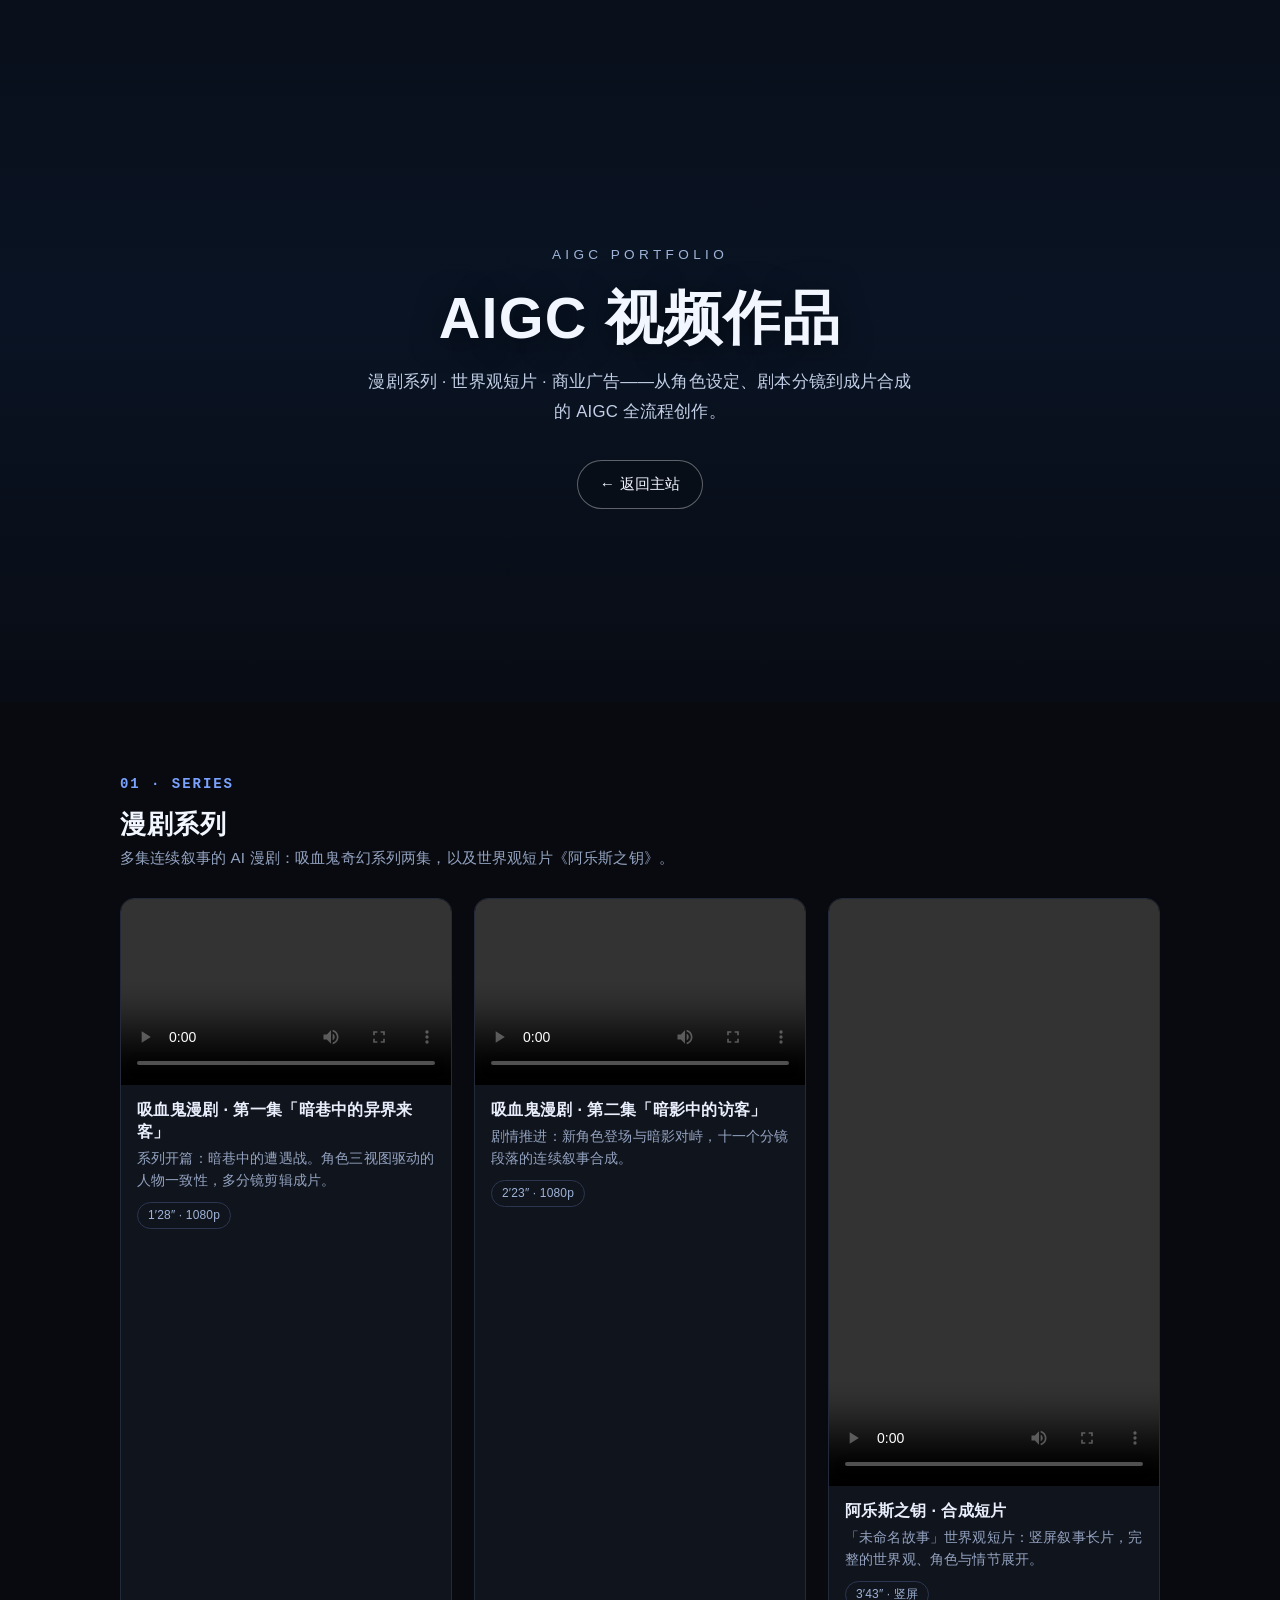
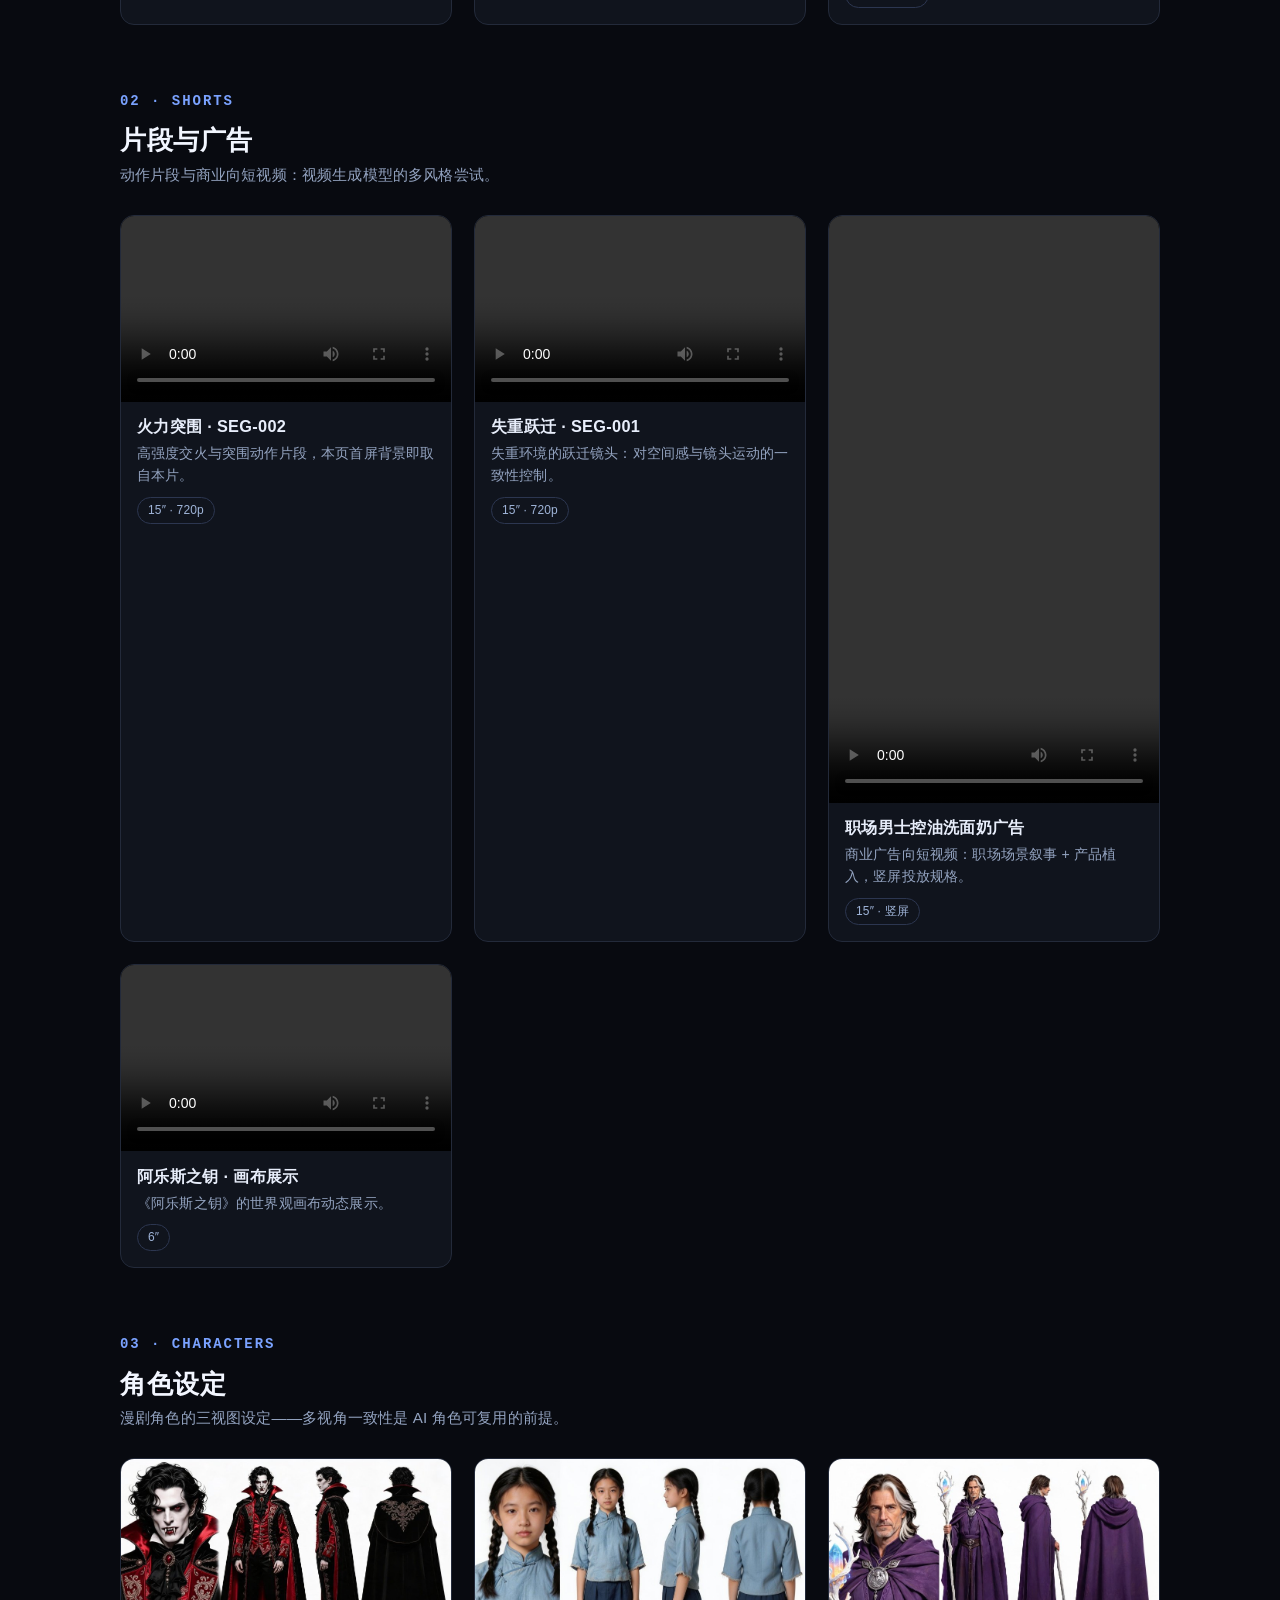
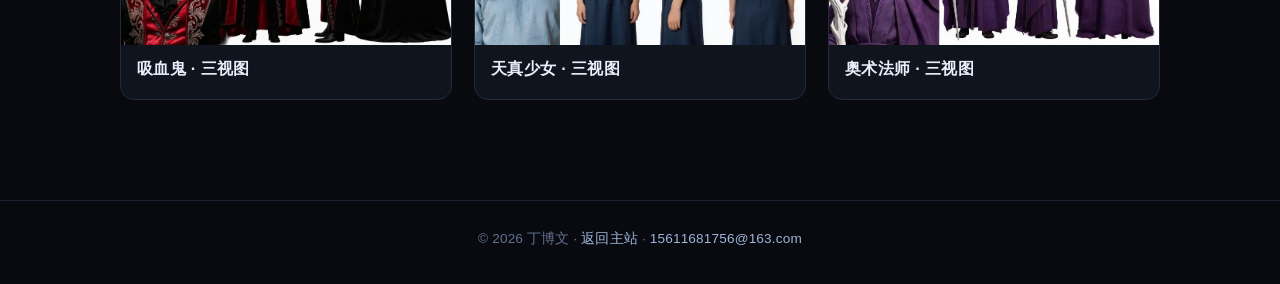
==== aigc.html @ 51a7ed67 "feat: 新增 AIGC 视频作品板块——主站第四标签跳转 aigc.html（火力突围背景视频 + 漫剧/短片广告/角色设定三区展示，7 视频 3 设定图，全量 H.264 网页化）" ====
<!DOCTYPE html>
<html lang="zh-CN" data-theme="dark">
<head>
  <meta charset="UTF-8">
  <meta name="viewport" content="width=device-width, initial-scale=1.0">
  <title>AIGC 视频作品 · 丁博文</title>
  <meta name="description" content="丁博文的 AIGC 视频作品集：漫剧系列、短片片段与商业广告。">
  <meta property="og:title" content="AIGC 视频作品 · 丁博文">
  <meta property="og:description" content="漫剧系列、短片片段与商业广告的 AIGC 作品集。">
  <meta property="og:url" content="https://dingbowen.tech/aigc.html">
  <meta property="og:image" content="https://dingbowen.tech/assets/aigc/char-vampire.jpg">
  <link rel="icon" type="image/svg+xml" href="assets/favicon.svg">
  <link rel="stylesheet" href="styles.css">
  <style>
    /* ---------- AIGC 页专属 ---------- */
    .aigc-hero {
      position: relative;
      min-height: 78vh;
      display: flex;
      align-items: center;
      justify-content: center;
      overflow: hidden;
    }
    .aigc-bg-video {
      position: absolute;
      inset: 0;
      width: 100%;
      height: 100%;
      object-fit: cover;
      z-index: 0;
    }
    .aigc-hero::after {
      content: "";
      position: absolute;
      inset: 0;
      z-index: 1;
      background:
        linear-gradient(180deg, rgba(8,10,16,0.66) 0%, rgba(8,10,16,0.38) 45%, rgba(8,10,16,0.88) 100%);
    }
    .aigc-hero-inner {
      position: relative;
      z-index: 2;
      text-align: center;
      padding: 140px 20px 90px;
    }
    .aigc-eyebrow {
      font-size: 0.85rem;
      letter-spacing: 0.32em;
      color: #9fb4d8;
      text-transform: uppercase;
      margin-bottom: 18px;
    }
    .aigc-title {
      font-size: clamp(2.1rem, 6vw, 3.6rem);
      line-height: 1.15;
      color: #f2f6ff;
      margin: 0 0 16px;
      text-shadow: 0 4px 30px rgba(0,0,0,0.55);
    }
    .aigc-sub {
      color: #c2cfe6;
      font-size: 1.05rem;
      margin: 0 auto 34px;
      max-width: 560px;
    }
    .aigc-back {
      display: inline-flex;
      align-items: center;
      gap: 8px;
      padding: 10px 22px;
      border: 1px solid rgba(255,255,255,0.35);
      border-radius: 999px;
      color: #f2f6ff;
      text-decoration: none;
      font-size: 0.95rem;
      background: rgba(10,14,22,0.45);
      backdrop-filter: blur(6px);
      transition: border-color 0.2s ease, background 0.2s ease;
    }
    .aigc-back:hover { border-color: #7aa2ff; background: rgba(20,28,44,0.6); }

    .aigc-body { background: #080a10; padding: 70px 0 40px; }
    .aigc-body .container { max-width: 1180px; margin: 0 auto; padding: 0 20px; }
    .aigc-sec-head { margin-bottom: 26px; }
    .aigc-sec-head .sec-num { color: #7aa2ff; }
    .aigc-sec-head h2 { color: #f2f6ff; font-size: 1.6rem; margin: 6px 0 4px; }
    .aigc-sec-head p { color: #93a3c0; margin: 0; font-size: 0.95rem; }

    .video-grid { display: grid; grid-template-columns: repeat(auto-fit, minmax(300px, 1fr)); gap: 22px; margin-bottom: 64px; }
    .video-card {
      background: #10141d;
      border: 1px solid #232a3a;
      border-radius: 14px;
      overflow: hidden;
      display: flex;
      flex-direction: column;
    }
    .video-card video {
      width: 100%;
      display: block;
      background: #000;
      aspect-ratio: 16 / 9;
      object-fit: contain;
    }
    .video-card.video-card--portrait video { aspect-ratio: 9 / 16; max-height: 620px; object-fit: contain; }
    .video-card--portrait { max-width: 400px; }
    .video-meta { padding: 14px 16px 16px; }
    .video-meta h3 { color: #e8eefb; font-size: 1.02rem; margin: 0 0 6px; }
    .video-meta p { color: #93a3c0; font-size: 0.88rem; margin: 0; line-height: 1.55; }
    .video-meta .v-dur {
      display: inline-block;
      margin-top: 10px;
      font-size: 0.75rem;
      color: #9fb4d8;
      border: 1px solid #2c3650;
      border-radius: 999px;
      padding: 2px 10px;
    }

    .char-grid { display: grid; grid-template-columns: repeat(auto-fit, minmax(280px, 1fr)); gap: 22px; margin-bottom: 60px; }
    .char-card {
      background: #10141d;
      border: 1px solid #232a3a;
      border-radius: 14px;
      overflow: hidden;
    }
    .char-card img { width: 100%; display: block; }
    .char-card .video-meta { padding: 12px 16px 14px; }

    .aigc-footer {
      border-top: 1px solid #1a2130;
      padding: 26px 20px 34px;
      text-align: center;
      color: #63718e;
      font-size: 0.85rem;
      background: #080a10;
    }
    .aigc-footer a { color: #9fb4d8; text-decoration: none; }
    .aigc-footer a:hover { color: #c2d4f2; }

    @media (max-width: 640px) {
      .aigc-hero { min-height: 66vh; }
      .video-card--portrait { max-width: 100%; }
    }
  </style>
</head>
<body>

  <!-- ======================= 首屏 · 火力突围背景视频 ======================= -->
  <header class="aigc-hero" id="top">
    <video class="aigc-bg-video" src="assets/aigc/bg-fire-breakout.mp4" autoplay muted loop playsinline preload="auto"></video>
    <div class="aigc-hero-inner">
      <p class="aigc-eyebrow">AIGC PORTFOLIO</p>
      <h1 class="aigc-title">AIGC 视频作品</h1>
      <p class="aigc-sub">漫剧系列 · 世界观短片 · 商业广告——从角色设定、剧本分镜到成片合成的 AIGC 全流程创作。</p>
      <a class="aigc-back" href="index.html">← 返回主站</a>
    </div>
  </header>

  <main class="aigc-body">

    <!-- ======================= ① 漫剧系列 ======================= -->
    <div class="container">
      <div class="aigc-sec-head">
        <span class="sec-num mono">01 · SERIES</span>
        <h2>漫剧系列</h2>
        <p>多集连续叙事的 AI 漫剧：吸血鬼奇幻系列两集，以及世界观短片《阿乐斯之钥》。</p>
      </div>
      <div class="video-grid">
        <article class="video-card">
          <video controls preload="metadata" playsinline src="assets/aigc/vampire-ep1.mp4"></video>
          <div class="video-meta">
            <h3>吸血鬼漫剧 · 第一集「暗巷中的异界来客」</h3>
            <p>系列开篇：暗巷中的遭遇战。角色三视图驱动的人物一致性，多分镜剪辑成片。</p>
            <span class="v-dur">1′28″ · 1080p</span>
          </div>
        </article>
        <article class="video-card">
          <video controls preload="metadata" playsinline src="assets/aigc/vampire-ep2.mp4"></video>
          <div class="video-meta">
            <h3>吸血鬼漫剧 · 第二集「暗影中的访客」</h3>
            <p>剧情推进：新角色登场与暗影对峙，十一个分镜段落的连续叙事合成。</p>
            <span class="v-dur">2′23″ · 1080p</span>
          </div>
        </article>
        <article class="video-card video-card--portrait">
          <video controls preload="metadata" playsinline src="assets/aigc/key-of-ales-final.mp4"></video>
          <div class="video-meta">
            <h3>阿乐斯之钥 · 合成短片</h3>
            <p>「未命名故事」世界观短片：竖屏叙事长片，完整的世界观、角色与情节展开。</p>
            <span class="v-dur">3′43″ · 竖屏</span>
          </div>
        </article>
      </div>
    </div>

    <!-- ======================= ② 片段与广告 ======================= -->
    <div class="container">
      <div class="aigc-sec-head">
        <span class="sec-num mono">02 · SHORTS</span>
        <h2>片段与广告</h2>
        <p>动作片段与商业向短视频：视频生成模型的多风格尝试。</p>
      </div>
      <div class="video-grid">
        <article class="video-card">
          <video controls preload="metadata" playsinline src="assets/aigc/fire-breakout-seg2.mp4"></video>
          <div class="video-meta">
            <h3>火力突围 · SEG-002</h3>
            <p>高强度交火与突围动作片段，本页首屏背景即取自本片。</p>
            <span class="v-dur">15″ · 720p</span>
          </div>
        </article>
        <article class="video-card">
          <video controls preload="metadata" playsinline src="assets/aigc/zero-g-jump-seg1.mp4"></video>
          <div class="video-meta">
            <h3>失重跃迁 · SEG-001</h3>
            <p>失重环境的跃迁镜头：对空间感与镜头运动的一致性控制。</p>
            <span class="v-dur">15″ · 720p</span>
          </div>
        </article>
        <article class="video-card video-card--portrait">
          <video controls preload="metadata" playsinline src="assets/aigc/facewash-ad.mp4"></video>
          <div class="video-meta">
            <h3>职场男士控油洗面奶广告</h3>
            <p>商业广告向短视频：职场场景叙事 + 产品植入，竖屏投放规格。</p>
            <span class="v-dur">15″ · 竖屏</span>
          </div>
        </article>
        <article class="video-card">
          <video controls preload="metadata" playsinline src="assets/aigc/key-of-ales-canvas.mp4"></video>
          <div class="video-meta">
            <h3>阿乐斯之钥 · 画布展示</h3>
            <p>《阿乐斯之钥》的世界观画布动态展示。</p>
            <span class="v-dur">6″</span>
          </div>
        </article>
      </div>
    </div>

    <!-- ======================= ③ 角色设定 ======================= -->
    <div class="container">
      <div class="aigc-sec-head">
        <span class="sec-num mono">03 · CHARACTERS</span>
        <h2>角色设定</h2>
        <p>漫剧角色的三视图设定——多视角一致性是 AI 角色可复用的前提。</p>
      </div>
      <div class="char-grid">
        <article class="char-card">
          <img src="assets/aigc/char-vampire.jpg" alt="吸血鬼角色三视图" loading="lazy">
          <div class="video-meta"><h3>吸血鬼 · 三视图</h3></div>
        </article>
        <article class="char-card">
          <img src="assets/aigc/char-girl.jpg" alt="天真少女角色三视图" loading="lazy">
          <div class="video-meta"><h3>天真少女 · 三视图</h3></div>
        </article>
        <article class="char-card">
          <img src="assets/aigc/char-mage.jpg" alt="奥术法师角色三视图" loading="lazy">
          <div class="video-meta"><h3>奥术法师 · 三视图</h3></div>
        </article>
      </div>
    </div>

  </main>

  <footer class="aigc-footer">
    <p>© 2026 丁博文 · <a href="index.html">返回主站</a> · <a href="mailto:15611681756@163.com">15611681756@163.com</a></p>
  </footer>

</body>
</html>
---- styles.css ----
/* ==========================================================================
   丁博文 · 个人网站
   风格：现代专业 · 金融科技编辑风（大留白、编号分节、卡片模块）
   主题：双主题 CSS 变量（:root 浅色 / [data-theme="dark"] 深色）
   依赖：零外部资源，系统字体栈
   ========================================================================== */

/* ---------- 1. 设计令牌 ---------- */
:root {
  --font: -apple-system, BlinkMacSystemFont, "Segoe UI", "PingFang SC", "Hiragino Sans GB", "Microsoft YaHei", "微软雅黑", "Noto Sans CJK SC", "WenQuanYi Micro Hei", sans-serif;
  --mono: ui-monospace, "Cascadia Code", "SF Mono", Consolas, "Courier New", monospace;

  --bg: #ffffff;
  --bg-alt: #f6f9fa;
  --card: #ffffff;
  --border: #e2e8f0;

  --heading: #0a2540;   /* 深藏青：主色与大标题，对白底约 15.5:1 */
  --text: #4a5568;      /* 正文，约 7.5:1 */
  --muted: #5c6b7f;     /* 次要文字，对 #ffffff 约 5.4:1，对 #f6f9fa 约 5.1:1（AA） */

  --accent: #14b8a6;        /* 装饰色：仅用于大字号/非文字装饰 */
  --accent-strong: #0d9488; /* 大号数字/高亮：≥3:1（大字 AA） */
  --accent-text: #0f766e;   /* 正文级强调与链接，约 5.5:1 */

  --tag-bg: #e6f7f4;
  --tag-text: #0f766e;

  --btn-bg: #0a2540;
  --btn-text: #ffffff;

  --focus: #0f766e;
  --nav-bg: rgba(255, 255, 255, 0.92);
  --shadow-sm: 0 4px 14px -6px rgba(10, 37, 64, 0.12);
  --shadow: 0 10px 30px -12px rgba(10, 37, 64, 0.18);
}

[data-theme="dark"] {
  --bg: #0a192f;
  --bg-alt: #081527;
  --card: #112240;
  --border: #233554;

  --heading: #ccd6f6;   /* 对 #0A192F 约 12.2:1 */
  --text: #a8b2d1;      /* 约 8.3:1 */
  --muted: #8892b0;     /* 约 5.7:1 */

  --accent: #64ffda;        /* 链接/高亮/装饰，对 #0A192F 约 14:1 */
  --accent-strong: #64ffda;
  --accent-text: #64ffda;

  --tag-bg: rgba(100, 255, 218, 0.10);
  --tag-text: #64ffda;

  --btn-bg: #64ffda;
  --btn-text: #0a192f;

  --focus: #64ffda;
  --nav-bg: rgba(10, 25, 47, 0.92);
  --shadow-sm: 0 4px 14px -6px rgba(2, 8, 20, 0.55);
  --shadow: 0 10px 30px -12px rgba(2, 8, 20, 0.6);
}

/* ---------- 2. 基础与排版 ---------- */
*,
*::before,
*::after { box-sizing: border-box; }

html {
  scroll-padding-top: 88px; /* 补偿吸顶导航高度 */
  -webkit-text-size-adjust: 100%;
  color-scheme: light;
}
html[data-theme="dark"] { color-scheme: dark; }

@media (prefers-reduced-motion: no-preference) {
  html { scroll-behavior: smooth; }
}

body {
  margin: 0;
  font-family: var(--font);
  font-size: 1rem;
  font-weight: 400;
  line-height: 1.75;
  letter-spacing: 0.01em;
  color: var(--text);
  background-color: var(--bg);
  overflow-x: hidden;
  -webkit-font-smoothing: antialiased;
  text-rendering: optimizeLegibility;
  transition: background-color 0.25s ease, color 0.25s ease;
}

h1, h2, h3, h4 {
  margin: 0;
  color: var(--heading);
  font-weight: 700;
  line-height: 1.35;
  letter-spacing: 0.02em;
}

p { margin: 0; }
ul, ol { margin: 0; padding: 0; list-style: none; }
img { max-width: 100%; display: block; }
button { font-family: inherit; }

a { color: var(--accent-text); text-decoration: none; }
a:hover { text-decoration: underline; }

::selection { background: var(--accent); color: var(--bg); }

:focus-visible {
  outline: 2px solid var(--focus);
  outline-offset: 3px;
  border-radius: 4px;
}

.mono { font-family: var(--mono); }

.sr-only {
  position: absolute;
  width: 1px; height: 1px;
  padding: 0; margin: -1px;
  overflow: hidden;
  clip: rect(0 0 0 0);
  white-space: nowrap;
  border: 0;
}

.skip-link {
  position: fixed;
  top: -60px; left: 16px;
  z-index: 200;
  padding: 10px 16px;
  background: var(--btn-bg);
  color: var(--btn-text);
  border-radius: 8px;
  font-weight: 700;
  transition: top 0.2s ease;
}
.skip-link:focus { top: 12px; text-decoration: none; }

/* 图标（Feather 风格：描边继承 currentColor） */
.icon {
  width: 1.25em; height: 1.25em;
  fill: none;
  stroke: currentColor;
  stroke-width: 2;
  stroke-linecap: round;
  stroke-linejoin: round;
  flex: none;
  vertical-align: -0.2em;
}
.icon-xs { width: 0.9em; height: 0.9em; }

/* ---------- 3. 布局工具 ---------- */
.container {
  width: min(100% - 48px, 1080px);
  margin-inline: auto;
}

.section { padding: 96px 0; }
.section--alt { background-color: var(--bg-alt); }

.section-head { margin-bottom: 48px; }
.sec-num {
  display: block;
  margin-bottom: 10px;
  font-family: var(--mono);
  font-size: 0.875rem;
  font-weight: 700;
  letter-spacing: 0.14em;
  color: var(--accent-text);
}
.sec-title { font-size: 1.75rem; }
.sec-desc { margin-top: 12px; color: var(--muted); max-width: 640px; }

.sec-sub {
  margin: 48px 0 20px;
  font-size: 1.2rem;
  color: var(--heading);
}

/* ---------- 4. 组件：chip / 按钮 ---------- */
.chip {
  display: inline-flex;
  align-items: center;
  padding: 4px 10px;
  border-radius: 6px;
  background: var(--tag-bg);
  color: var(--tag-text);
  font-size: 0.8125rem;
  line-height: 1.6;
  letter-spacing: 0.01em;
}
.chip--mono { font-family: var(--mono); font-size: 0.75rem; }
.chip--note { background: transparent; border: 1px dashed var(--accent-text); }
.chip--hl { font-weight: 700; }

.chips { display: flex; flex-wrap: wrap; gap: 8px; }

.btn {
  display: inline-flex;
  align-items: center;
  gap: 10px;
  padding: 14px 26px;
  border-radius: 10px;
  border: 1px solid transparent;
  font-size: 1rem;
  font-weight: 700;
  letter-spacing: 0.02em;
  cursor: pointer;
  transition: transform 0.2s ease, box-shadow 0.2s ease,
              background-color 0.2s ease, color 0.2s ease, border-color 0.2s ease;
}
.btn:hover { text-decoration: none; transform: translateY(-2px); box-shadow: var(--shadow-sm); }
.btn-primary { background: var(--btn-bg); color: var(--btn-text); }
.btn-ghost { color: var(--accent-text); border-color: var(--border); }
.btn-ghost:hover { border-color: var(--accent-text); }

.icon-btn {
  display: inline-flex;
  align-items: center;
  justify-content: center;
  width: 42px; height: 42px;
  border: 1px solid var(--border);
  border-radius: 10px;
  background: transparent;
  color: var(--heading);
  cursor: pointer;
  transition: color 0.2s ease, border-color 0.2s ease, background-color 0.2s ease;
}
.icon-btn:hover { color: var(--accent-text); border-color: var(--accent-text); }

.text-btn {
  display: inline-flex;
  align-items: center;
  gap: 8px;
  padding: 8px 12px;
  border: none;
  border-radius: 8px;
  background: transparent;
  color: var(--muted);
  font-size: 0.875rem;
  cursor: pointer;
  transition: color 0.2s ease, background-color 0.2s ease;
}
.text-btn:hover { color: var(--accent-text); background: var(--tag-bg); }

/* 主题图标：浅色显示月亮（点击转深），深色显示太阳；200ms 旋转过渡 */
.icon-moon, .icon-sun { transition: transform 0.2s ease; }
.icon-sun { display: none; }
[data-theme="dark"] .icon-sun { display: block; transform: rotate(180deg); }
[data-theme="dark"] .icon-moon { display: none; }

/* ---------- 5. 吸顶导航 ---------- */
.nav {
  position: fixed;
  top: 0; left: 0; right: 0;
  z-index: 100;
  border-bottom: 1px solid transparent;
  background: transparent;
  transition: background-color 0.25s ease, border-color 0.25s ease, box-shadow 0.25s ease;
}
.nav.is-scrolled {
  background: var(--nav-bg);
  -webkit-backdrop-filter: saturate(1.4) blur(10px);
  backdrop-filter: saturate(1.4) blur(10px);
  border-bottom-color: var(--border);
  box-shadow: var(--shadow-sm);
}
.nav-inner {
  display: flex;
  align-items: center;
  justify-content: space-between;
  gap: 16px;
  height: 72px;
}
.brand {
  color: var(--heading);
  font-weight: 700;
  font-size: 1.0625rem;
  letter-spacing: 0.02em;
}
.brand:hover { text-decoration: none; }
.brand-dot { color: var(--accent); }

.nav-list { display: flex; gap: 2px; }
.nav-link {
  position: relative;
  display: inline-flex;
  padding: 10px 12px;
  font-size: 0.9375rem;
  color: var(--muted);
  border-radius: 6px;
}
.nav-link:hover { color: var(--heading); text-decoration: none; }
.nav-link::after {
  content: "";
  position: absolute;
  left: 12px; right: 12px; bottom: 4px;
  height: 2px;
  background: var(--accent);
  border-radius: 2px;
  transform: scaleX(0);
  transform-origin: left;
  transition: transform 0.25s ease;
}
.nav-link.is-active { color: var(--accent-text); }
.nav-link.is-active::after { transform: scaleX(1); }

.nav-actions { display: flex; align-items: center; gap: 8px; }
.nav-toggle { display: none; }
.nav-toggle .icon-close { display: none; }
.nav-toggle[aria-expanded="true"] .icon-close { display: block; }
.nav-toggle[aria-expanded="true"] .icon-menu { display: none; }

/* 移动端抽屉 */
.nav-drawer {
  position: fixed;
  top: 0; right: 0; bottom: 0;
  z-index: 120;
  width: min(78vw, 320px);
  padding: 88px 24px 24px;
  background: var(--bg);
  border-left: 1px solid var(--border);
  transform: translateX(100%);
  visibility: hidden;
  transition: transform 0.28s ease, visibility 0.28s;
  display: flex;
  flex-direction: column;
  gap: 4px;
}
.nav-drawer.is-open { transform: translateX(0); visibility: visible; }
.nav-drawer .nav-link { font-size: 1.0625rem; padding: 12px 10px; border-radius: 8px; }
.nav-drawer .nav-link::after { left: 10px; right: 10px; bottom: 6px; }

.nav-overlay {
  position: fixed;
  inset: 0;
  z-index: 110;
  background: rgba(2, 8, 20, 0.5);
  opacity: 0;
  pointer-events: none;
  transition: opacity 0.25s ease;
}
.nav-overlay.is-show { opacity: 1; pointer-events: auto; }
body.has-drawer { overflow: hidden; }

/* ---------- 6. Hero 首屏 ---------- */
.hero {
  position: relative;
  min-height: 100vh;
  min-height: 100svh;
  display: flex;
  align-items: center;
  padding: 130px 0 88px;
}
.hero-grid { display: grid; gap: 56px; align-items: center; }

.hero-eyebrow {
  color: var(--accent-text);
  font-weight: 700;
  margin-bottom: 14px;
}
.hero h1 {
  font-size: clamp(2rem, 5vw, 3.25rem);
  line-height: 1.2;
}
.hero-sub {
  margin-top: 14px;
  font-size: clamp(1.05rem, 2.2vw, 1.25rem);
  color: var(--heading);
}

.hero-typed {
  margin-top: 18px;
  display: flex;
  align-items: center;
  gap: 8px;
  min-height: 1.9em;
  font-size: 1.0625rem;
  color: var(--muted);
}
.typed-prompt { color: var(--accent); font-weight: 700; }
#typed { color: var(--accent-text); font-weight: 700; }
.cursor {
  display: inline-block;
  width: 2px; height: 1.15em;
  margin-left: 2px;
  background: var(--accent);
  animation: blink 1s step-end infinite;
}
@keyframes blink { 50% { opacity: 0; } }

.hero-chips { display: flex; flex-wrap: wrap; gap: 10px; margin-top: 24px; }
.hero-cta { display: flex; flex-wrap: wrap; align-items: center; gap: 14px; margin-top: 34px; }
.gh-link { border-radius: 50%; }

.hero-photo { display: flex; justify-content: center; }
.photo-frame {
  position: relative;
  width: min(300px, 72vw);
  margin: 0 14px 14px 0;
}
.photo-frame::before {
  content: "";
  position: absolute;
  inset: 0;
  transform: translate(14px, 14px);
  border: 2px solid var(--accent);
  border-radius: 14px;
  opacity: 0.55;
}
.photo-frame img {
  position: relative;
  z-index: 1;
  width: 100%;
  height: auto; /* 覆盖 HTML height 属性的呈现提示，否则 aspect-ratio 失效、照片被裁成竖条 */
  aspect-ratio: 3 / 4;
  object-fit: cover;
  border: 1px solid var(--border);
  border-radius: 14px;
  background: var(--bg-alt);
  box-shadow: var(--shadow);
}

.scroll-cue {
  position: absolute;
  left: 50%; bottom: 20px;
  transform: translateX(-50%);
  display: flex;
  flex-direction: column;
  align-items: center;
  gap: 4px;
  color: var(--muted);
  font-size: 0.75rem;
  letter-spacing: 0.18em;
}
.scroll-cue:hover { color: var(--accent-text); text-decoration: none; }
.scroll-cue .icon { animation: bob 1.8s ease-in-out infinite; }
@keyframes bob { 50% { transform: translateY(6px); } }
@media (max-height: 640px) { .scroll-cue { display: none; } }

/* ---------- 7. 关于我 ---------- */
.about-lead { max-width: 640px; font-size: 1.0625rem; }

.stats {
  display: grid;
  grid-template-columns: repeat(2, 1fr);
  gap: 16px;
  margin: 44px 0;
}
.stat {
  background: var(--card);
  border: 1px solid var(--border);
  border-radius: 12px;
  padding: 20px;
}
.stat-num {
  display: block;
  font-size: 2rem;
  font-weight: 700;
  line-height: 1.2;
  color: var(--accent-strong);
}
.stat-unit { font-size: 1rem; margin-left: 2px; color: var(--muted); }
.stat-label { margin-top: 8px; font-size: 0.875rem; color: var(--muted); }

.highlights { display: grid; gap: 16px; }
.hl-card {
  background: var(--card);
  border: 1px solid var(--border);
  border-radius: 12px;
  padding: 22px;
}
.hl-card h3 {
  display: flex;
  align-items: center;
  gap: 10px;
  font-size: 1.0625rem;
}
.hl-card h3 .icon { color: var(--accent-text); width: 1.4em; height: 1.4em; }
.hl-card p { margin-top: 10px; font-size: 0.9375rem; }

/* ---------- 8. 知识体系 ---------- */
.kn-grid { display: grid; gap: 20px; }
.kn-card {
  position: relative;
  overflow: hidden;
  background: var(--card);
  border: 1px solid var(--border);
  border-radius: 12px;
  padding: 24px;
  transition: transform 0.22s ease, border-color 0.22s ease, box-shadow 0.22s ease;
}
.kn-card::before {
  content: "";
  position: absolute;
  top: 0; left: 0; right: 0;
  height: 3px;
  background: var(--accent);
}
.kn-card:hover {
  transform: translateY(-4px);
  border-color: var(--accent-text);
  box-shadow: var(--shadow-sm);
}
.kn-head { display: flex; align-items: center; gap: 12px; margin-bottom: 10px; }
.kn-head .icon { color: var(--accent-text); width: 1.5em; height: 1.5em; }
.kn-head h3 { font-size: 1.0625rem; }
.kn-card p { font-size: 0.9375rem; }
.kn-card .chips { margin-top: 14px; }
.kn-note { margin-top: 24px; font-size: 0.875rem; color: var(--muted); }

/* ---------- 9. 产品案例 ---------- */
.proj-card {
  background: var(--card);
  border: 1px solid var(--border);
  border-radius: 16px;
  padding: 30px 26px;
  margin-bottom: 32px;
}
.proj-head { display: flex; flex-wrap: wrap; align-items: center; gap: 10px 14px; }
.proj-head h3 { font-size: 1.3rem; }
.proj-name-sub { font-size: 0.875rem; color: var(--muted); font-weight: 400; }
.repo-link {
  display: inline-flex;
  align-items: center;
  gap: 8px;
  font-size: 0.875rem;
  margin-left: auto;
}
.proj-one { margin-top: 10px; color: var(--muted); max-width: 720px; }

.proj-body { display: grid; gap: 28px; margin-top: 26px; align-items: start; }

/* 截图占位（线框示意，不放虚假截图） */
.shot-frame {
  border: 1px solid var(--border);
  border-radius: 12px;
  background: var(--bg-alt);
  overflow: hidden;
}
.shot-bar {
  display: flex;
  gap: 6px;
  padding: 10px 12px;
  border-bottom: 1px solid var(--border);
}
.shot-bar i { width: 8px; height: 8px; border-radius: 50%; background: var(--border); }
.shot-body {
  display: flex;
  flex-direction: column;
  gap: 10px;
  padding: 18px;
  min-height: 210px;
}
.w-line { height: 10px; border-radius: 4px; background: var(--border); }
.w-bubble {
  height: 30px;
  border: 1px solid var(--border);
  border-radius: 8px;
  background: var(--card);
}
.w-bubble--ai { border-style: dashed; border-color: var(--accent); opacity: 0.75; }
.w-pop {
  position: relative;
  margin-left: 20%;
  display: flex;
  flex-direction: column;
  gap: 8px;
  padding: 12px;
  border: 1.5px solid var(--accent);
  border-radius: 10px;
  background: var(--card);
  box-shadow: var(--shadow-sm);
}
.w-pop::before {
  content: "";
  position: absolute;
  top: -14px; left: 20px;
  width: 2px; height: 14px;
  background: var(--accent);
}
.w-tag { width: 40%; height: 8px; border-radius: 4px; background: var(--accent); opacity: 0.6; }
.shot-body--chart { gap: 12px; }
.w-row { display: flex; align-items: center; gap: 10px; }
.w-name { width: 60px; height: 10px; border-radius: 4px; background: var(--border); flex: none; }
.w-track {
  flex: 1;
  height: 10px;
  border: 1px solid var(--border);
  border-radius: 999px;
  overflow: hidden;
}
.w-fill { display: block; height: 100%; background: var(--accent); opacity: 0.65; }
.w-score { width: 28px; height: 10px; border-radius: 4px; background: var(--border); flex: none; }
.shot-cap {
  margin-top: 10px;
  text-align: center;
  font-size: 0.8125rem;
  color: var(--muted);
}

/* STAR 分栏 */
.star { display: grid; gap: 18px; }
.star-item { border-left: 3px solid var(--accent); padding-left: 14px; }
.star-item h4 {
  font-family: var(--mono);
  font-size: 0.8125rem;
  letter-spacing: 0.08em;
  color: var(--accent-text);
}
.star-item p { margin-top: 6px; font-size: 0.9375rem; }
.num-hl { color: var(--accent-text); font-weight: 700; } /* 正文字号：需 4.5:1，accent-text 达 5.5:1 */
.proj-tags { margin-top: 24px; }

/* ---------- 10. 工作经历（时间线） ---------- */
.timeline {
  position: relative;
  display: flex;
  flex-direction: column;
  gap: 26px;
  padding-left: 28px;
}
.timeline::before {
  content: "";
  position: absolute;
  left: 7px; top: 8px; bottom: 8px;
  width: 2px;
  background: var(--border);
}
.tl-item { position: relative; }
.tl-dot {
  position: absolute;
  left: -28px; top: 8px;
  width: 16px; height: 16px;
  border-radius: 50%;
  border: 3px solid var(--accent);
  background: var(--bg);
  transition: transform 0.2s ease;
}
.tl-item:hover .tl-dot { transform: scale(1.3); }

.tl-card {
  background: var(--card);
  border: 1px solid var(--border);
  border-radius: 12px;
  padding: 24px;
  transition: border-color 0.2s ease, transform 0.2s ease, box-shadow 0.2s ease;
}
.tl-card:hover { border-color: var(--accent-text); box-shadow: var(--shadow-sm); }
.tl-head { display: flex; flex-wrap: wrap; align-items: baseline; gap: 4px 12px; }
.tl-head h3 { font-size: 1.125rem; }
.tl-role { color: var(--accent-text); font-weight: 700; font-size: 0.9375rem; }
.tl-time { margin-left: auto; font-size: 0.8125rem; color: var(--muted); white-space: nowrap; }
.tl-meta { display: flex; flex-wrap: wrap; gap: 8px; margin-top: 10px; }
.tl-card ul:not(.tl-meta):not(.chips) { margin-top: 14px; display: grid; gap: 10px; }
.tl-card ul:not(.tl-meta):not(.chips) li {
  position: relative;
  padding-left: 18px;
  font-size: 0.9375rem;
}
.tl-card ul:not(.tl-meta):not(.chips) li::before {
  content: "";
  position: absolute;
  left: 0; top: 0.65em;
  width: 7px; height: 7px;
  border-radius: 2px;
  background: var(--accent);
}

/* 校内与社会实践 */
.campus { display: grid; gap: 16px; }
.campus-card {
  background: var(--card);
  border: 1px solid var(--border);
  border-radius: 12px;
  padding: 22px;
}
.campus-card p { margin-top: 10px; font-size: 0.9375rem; }
.campus-card .tl-head h3 { font-size: 1rem; }

/* ---------- 11. 教育背景 / 荣誉 ---------- */
.edu-card { display: flex; flex-wrap: wrap; gap: 18px; align-items: flex-start; }
.edu-badge {
  padding: 10px 14px;
  border-radius: 10px;
  background: var(--tag-bg);
  color: var(--accent-text);
  font-size: 0.8125rem;
  font-weight: 700;
  letter-spacing: 0.08em;
  line-height: 1.6;
  text-align: center;
}
.edu-body { flex: 1; min-width: 240px; }
.edu-degree { margin-top: 6px; font-size: 0.9375rem; }
.edu-body .chips { margin-top: 12px; }
.edu-master { border-color: var(--accent-text); box-shadow: var(--shadow-sm); }

.honor-grid { display: grid; gap: 16px; }
.honor-card {
  background: var(--card);
  border: 1px solid var(--border);
  border-radius: 12px;
  padding: 22px;
}
.honor-head { display: flex; align-items: flex-start; gap: 10px; }
.honor-head .icon { color: var(--accent-text); width: 1.4em; height: 1.4em; margin-top: 0.2em; }
.honor-head h3 { font-size: 1rem; }
.honor-meta { margin-top: 10px; font-size: 0.8125rem; color: var(--muted); }
.honor-card > p:not(.honor-meta) { margin-top: 10px; font-size: 0.875rem; }

.ielts { margin-top: 14px; display: grid; gap: 8px; }
.ielts-row {
  display: grid;
  grid-template-columns: 22px 1fr 44px;
  align-items: center;
  gap: 10px;
  font-family: var(--mono);
  font-size: 0.8125rem;
  color: var(--muted);
}
.ielts-track {
  display: block;
  height: 8px;
  border: 1px solid var(--border);
  border-radius: 999px;
  background: var(--bg-alt);
  overflow: hidden;
}
.ielts-fill { display: block; height: 100%; background: var(--accent); }
.ielts-val { color: var(--accent-text); font-weight: 700; text-align: right; }

/* ---------- 12. 联系方式 / 页脚 ---------- */
.section-contact { padding-bottom: 88px; }
.contact { text-align: center; }
.contact-head { margin-bottom: 0; }
.contact-title { font-size: clamp(1.6rem, 3.5vw, 2.25rem); }
.contact-sub { margin: 14px auto 0; max-width: 560px; color: var(--muted); }
.btn-mail { margin-top: 30px; padding: 16px 34px; font-size: 1.0625rem; }

.contact-cards {
  display: grid;
  gap: 16px;
  margin: 40px auto 0;
  max-width: 760px;
}
.contact-card {
  text-align: left;
  background: var(--card);
  border: 1px solid var(--border);
  border-radius: 12px;
  padding: 20px 22px;
  display: grid;
  gap: 8px;
}
.contact-label {
  display: flex;
  align-items: center;
  gap: 8px;
  font-size: 0.8125rem;
  color: var(--muted);
}
.contact-label .icon { color: var(--accent-text); }
.contact-btn {
  display: flex;
  align-items: center;
  justify-content: space-between;
  flex-wrap: wrap;
  gap: 8px 16px;
  padding: 0;
  border: none;
  background: transparent;
  color: var(--heading);
  font-size: 1rem;
  cursor: pointer;
  text-align: left;
}
.contact-btn:hover { text-decoration: none; }
.contact-value {
  font-size: 1.0625rem;
  font-weight: 700;
  overflow-wrap: anywhere; /* 长邮箱在移动端可换行不断开 */
}
a.contact-btn:hover .contact-value { color: var(--accent-text); }
.copy-tip {
  display: inline-flex;
  align-items: center;
  gap: 6px;
  font-size: 0.8125rem;
  color: var(--muted);
  white-space: nowrap;
}
.contact-btn:hover .copy-tip { color: var(--accent-text); }
.contact-btn.is-copied .copy-tip { color: var(--accent-strong); }
.repo-links { font-size: 0.875rem; color: var(--muted); }

.quick-facts { margin-top: 36px; font-size: 0.9375rem; color: var(--muted); line-height: 2; }

.footer { border-top: 1px solid var(--border); padding: 26px 0; }
.footer-inner {
  display: flex;
  flex-wrap: wrap;
  align-items: center;
  justify-content: space-between;
  gap: 12px 24px;
}
.footer-copy { font-size: 0.875rem; color: var(--muted); }
.footer-actions { display: flex; flex-wrap: wrap; gap: 4px; }

/* ---------- 13. 返回顶部 ---------- */
.back-top {
  position: fixed;
  right: 24px; bottom: 24px;
  z-index: 90;
  width: 46px; height: 46px;
  display: flex;
  align-items: center;
  justify-content: center;
  border: 1px solid var(--border);
  border-radius: 50%;
  background: var(--card);
  color: var(--accent-text);
  cursor: pointer;
  opacity: 0;
  transform: translateY(12px);
  pointer-events: none;
  box-shadow: var(--shadow-sm);
  transition: opacity 0.25s ease, transform 0.25s ease, border-color 0.2s ease;
}
.back-top.is-show { opacity: 1; transform: none; pointer-events: auto; }
.back-top:hover { border-color: var(--accent-text); }

/* ---------- 14. 滚动渐显（含交错延迟） ---------- */
.reveal {
  opacity: 0;
  transform: translateY(12px);
  transition: opacity 0.5s ease, transform 0.5s ease;
}
.reveal.is-visible { opacity: 1; transform: none; }

[data-stagger] > *:nth-child(2).reveal { transition-delay: 60ms; }
[data-stagger] > *:nth-child(3).reveal { transition-delay: 120ms; }
[data-stagger] > *:nth-child(4).reveal { transition-delay: 180ms; }
[data-stagger] > *:nth-child(5).reveal { transition-delay: 240ms; }
[data-stagger] > *:nth-child(6).reveal { transition-delay: 300ms; }
[data-stagger] > *:nth-child(7).reveal { transition-delay: 360ms; }
[data-stagger] > *:nth-child(8).reveal { transition-delay: 420ms; }

/* ---------- 15. 响应式 ---------- */
@media (max-width: 860px) {
  .nav-list { display: none; }
  .nav-toggle { display: inline-flex; }
}
@media (min-width: 640px) {
  .stats { grid-template-columns: repeat(4, 1fr); }
  .highlights { grid-template-columns: repeat(3, 1fr); }
  .campus { grid-template-columns: repeat(2, 1fr); }
  .honor-grid { grid-template-columns: repeat(3, 1fr); }
  .contact-cards { grid-template-columns: repeat(2, 1fr); }
}
@media (min-width: 768px) {
  .kn-grid { grid-template-columns: repeat(2, 1fr); }
}
@media (min-width: 861px) {
  /* 与 .nav-toggle 的显示断点保持一致，避免 768–860px 区间点开无反应 */
  .nav-drawer, .nav-overlay { display: none; }
}
@media (min-width: 900px) {
  .hero-grid { grid-template-columns: 1.25fr 0.75fr; gap: 64px; }
  .proj-body { grid-template-columns: 0.9fr 1.1fr; }
}
@media (min-width: 1024px) {
  .kn-grid { grid-template-columns: repeat(3, 1fr); } /* 2×3 网格 */
  .section { padding: 104px 0; }
}
@media (max-width: 480px) {
  .container { width: calc(100% - 40px); }
  .section { padding: 72px 0; }
  .proj-card { padding: 22px 18px; }
  .repo-link { margin-left: 0; }
  .tl-time { margin-left: 0; width: 100%; }
  .btn { padding: 13px 20px; }
  .back-top { right: 16px; bottom: 16px; }
}

/* ---------- 16. 动效克制：prefers-reduced-motion ---------- */
@media (prefers-reduced-motion: reduce) {
  html { scroll-behavior: auto; }
  *, *::before, *::after {
    animation-duration: 0.01ms !important;
    animation-iteration-count: 1 !important;
    transition-duration: 0.01ms !important;
  }
  .reveal {
    opacity: 1;
    transform: none;
  }
  .cursor { display: none; }        /* 打字机降级为静态展示 */
  .scroll-cue .icon { animation: none; }
  .kn-card:hover, .btn:hover, .tl-card:hover { transform: none; } /* hover 仅保留颜色变化 */
}

/* ==========================================================================
   方向板块切换（AI 产品经理 / 金融科技 / 大模型评测）
   ========================================================================== */

/* 板块显隐：非当前方向整块隐藏 */
.board[hidden] { display: none !important; }

/* ---------- 顶部切换标签条（吸顶于导航下方） ---------- */
.board-tabs-wrap {
  position: sticky;
  top: 64px; /* 与吸顶导航高度对齐 */
  z-index: 90;
  background: var(--nav-bg);
  -webkit-backdrop-filter: saturate(180%) blur(12px);
  backdrop-filter: saturate(180%) blur(12px);
  border-bottom: 1px solid var(--border);
}

.board-tabs {
  display: flex;
  gap: 8px;
  padding: 10px 0;
  overflow-x: auto;
  scrollbar-width: none;
}
.board-tabs::-webkit-scrollbar { display: none; }

.board-tab {
  flex: 1 0 auto;
  display: flex;
  flex-direction: column;
  align-items: flex-start;
  gap: 2px;
  padding: 10px 22px;
  border: 1px solid var(--border);
  border-radius: 10px;
  background: var(--card);
  color: var(--muted);
  cursor: pointer;
  transition: border-color 0.2s ease, color 0.2s ease, box-shadow 0.2s ease;
  font: inherit;
  text-align: left;
}

.board-tab:hover { border-color: var(--accent-text); color: var(--text); }

.board-tab:focus-visible {
  outline: 2px solid var(--focus);
  outline-offset: 2px;
}

.board-tab.is-active {
  border-color: var(--accent-text);
  color: var(--heading);
  box-shadow: var(--shadow-sm);
  background: var(--tag-bg);
}

.bt-name { font-weight: 700; font-size: 15px; line-height: 1.3; }
.bt-sub { font-size: 12px; line-height: 1.4; letter-spacing: 0.02em; }

/* ---------- 方向定位条 ---------- */
.board-goal { display: flex; align-items: center; gap: 10px; flex-wrap: wrap; }
.board-brief {
  max-width: 46em;
  margin: 0 auto;
  color: var(--text);
  font-size: 15px;
  line-height: 1.9;
  text-align: center;
}

@media (max-width: 860px) {
  .board-tabs-wrap { top: 58px; }
  .board-tab { flex: 0 0 auto; padding: 8px 16px; }
  .bt-sub { display: none; }
}

/* ---------- AIGC 视频跳转标签（链接式，非 tab） ---------- */
.board-jump {
  flex: 1 0 auto;
  display: flex;
  flex-direction: column;
  align-items: flex-start;
  gap: 2px;
  padding: 10px 22px;
  border: 1px solid var(--border);
  border-radius: 10px;
  background: var(--card);
  color: var(--muted);
  text-decoration: none;
  transition: border-color 0.2s ease, color 0.2s ease, box-shadow 0.2s ease;
}
.board-jump:hover {
  border-color: var(--accent-text);
  color: var(--heading);
  box-shadow: var(--shadow-sm);
  background: var(--tag-bg);
}
.board-jump .bj-arrow { color: var(--accent-text); font-size: 0.85em; margin-left: 2px; }
@media (max-width: 860px) {
  .board-jump { flex: 0 0 auto; padding: 8px 16px; }
}
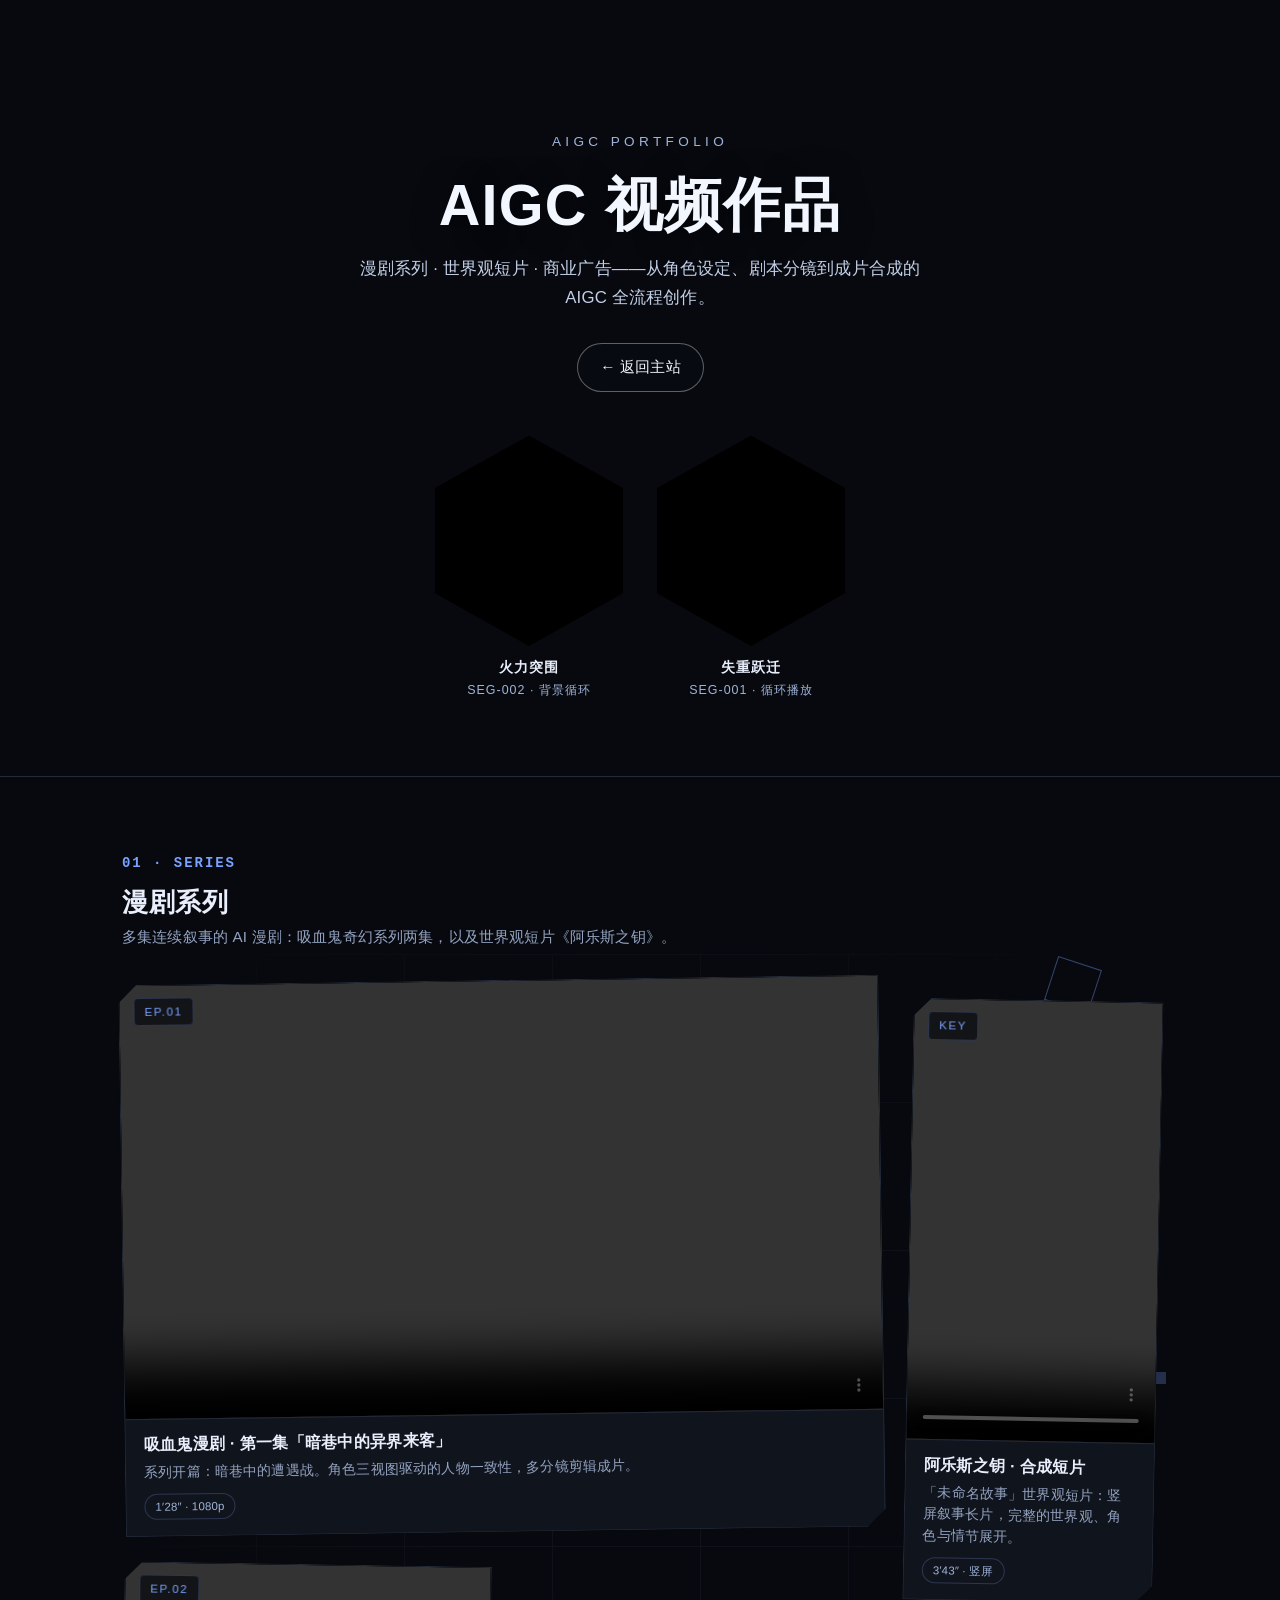
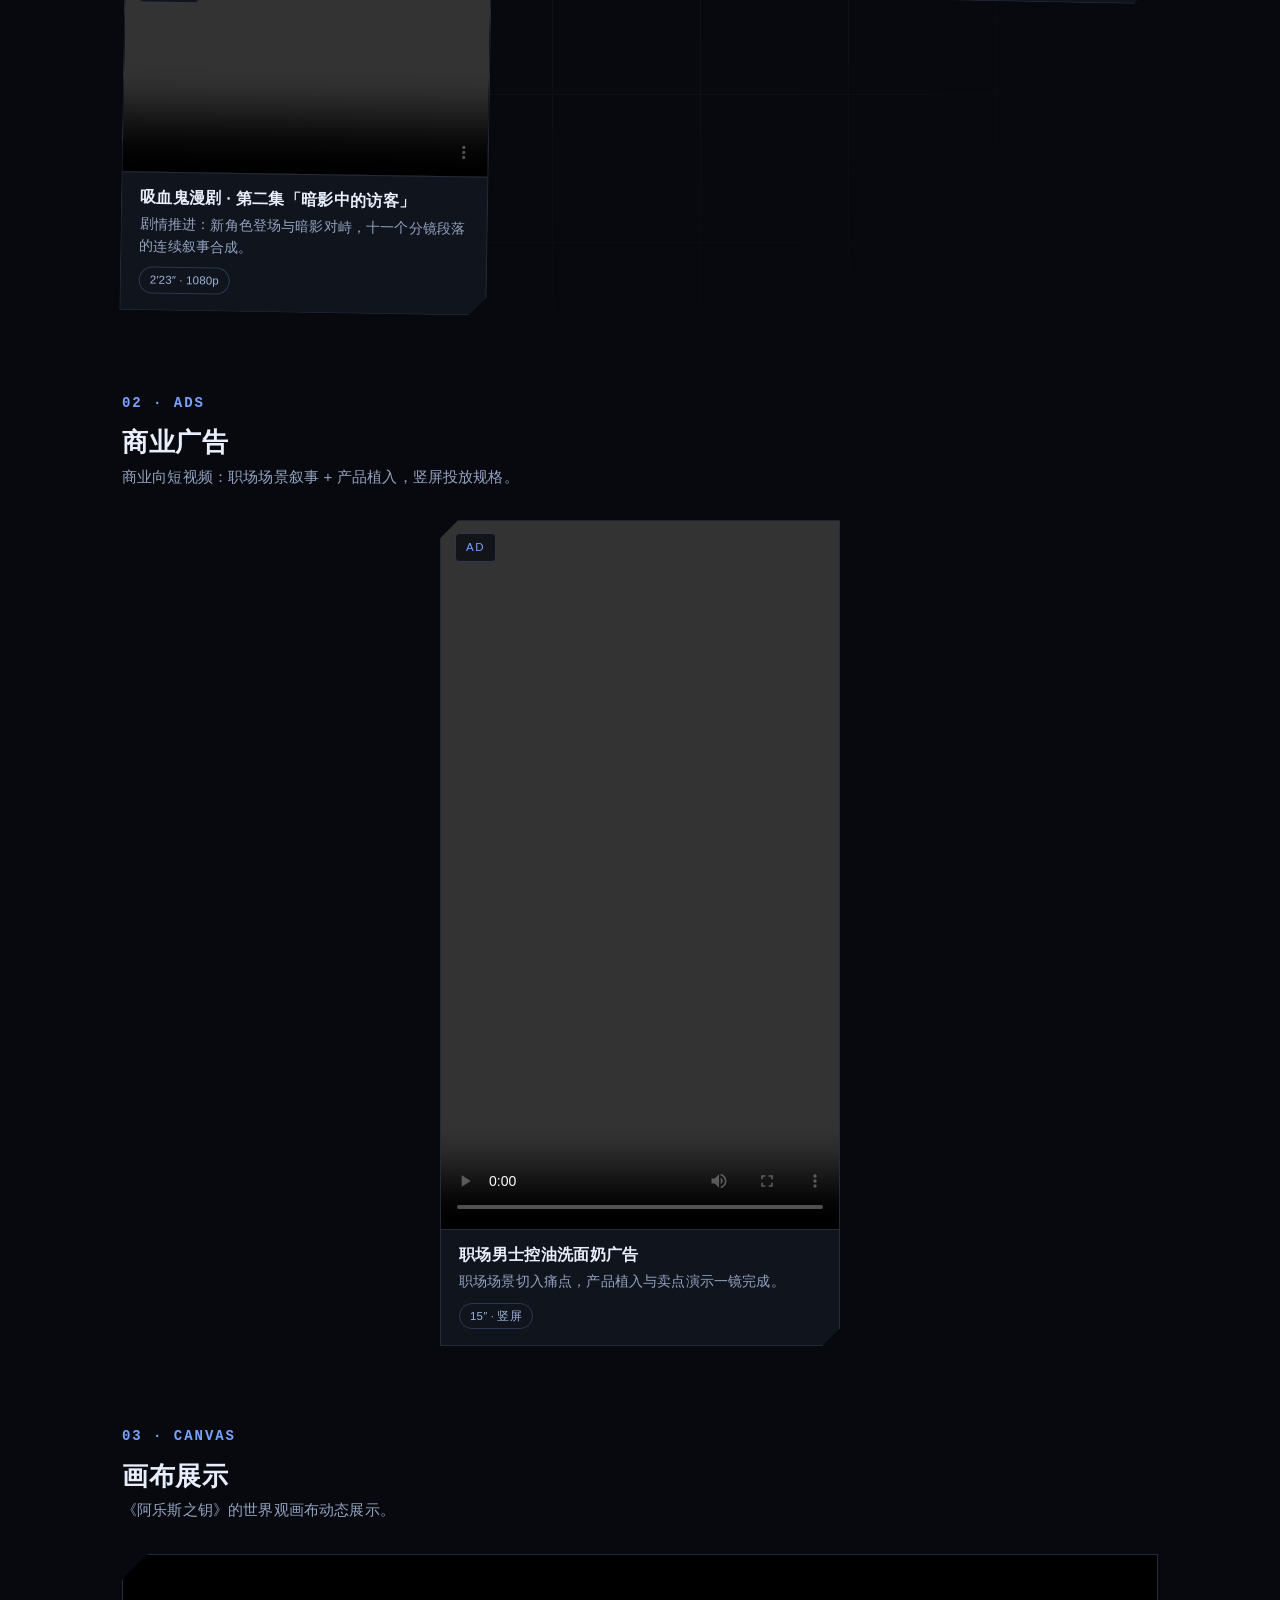
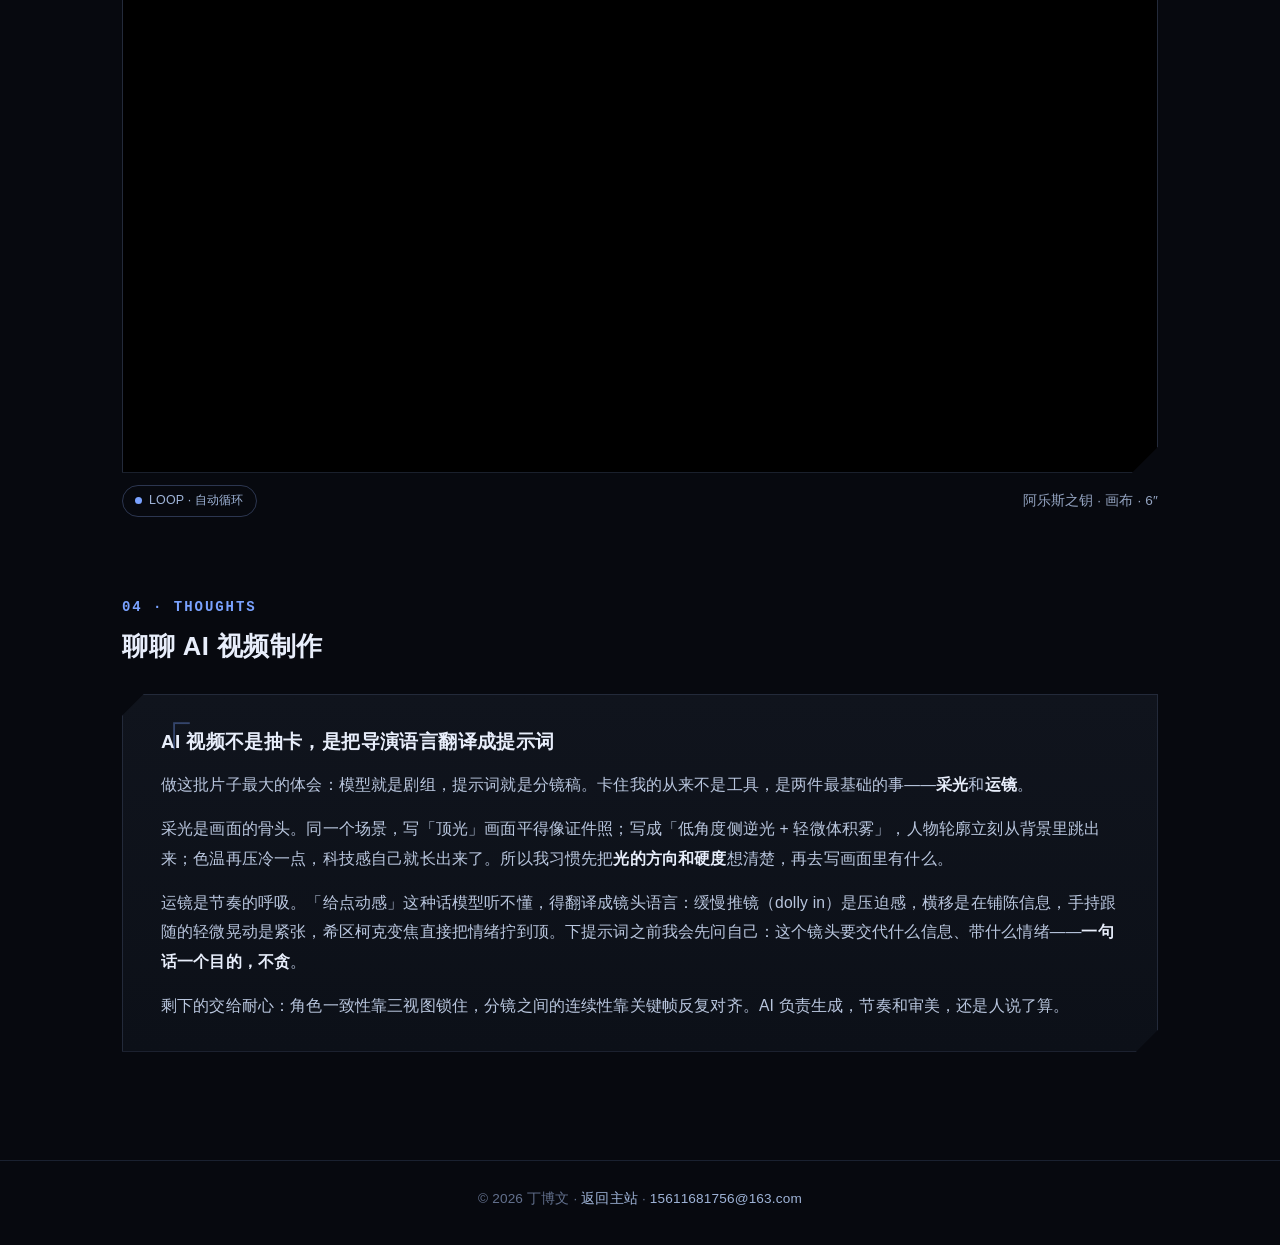
==== commit bd062772: "feat: AIGC 页改版——移除角色设定区；火力突围/失重跃迁收进首屏双六边形窗；画布展示全宽自动循环无控件；漫剧区几何环绕科技风排版；新增口语化 AI 视频制作理解（采光/运镜提示词）" ====
--- a/aigc.html
+++ b/aigc.html
@@ -4,149 +4,202 @@
   <meta charset="UTF-8">
   <meta name="viewport" content="width=device-width, initial-scale=1.0">
   <title>AIGC 视频作品 · 丁博文</title>
-  <meta name="description" content="丁博文的 AIGC 视频作品集：漫剧系列、短片片段与商业广告。">
+  <meta name="description" content="丁博文的 AIGC 视频作品集：漫剧系列、商业广告与画布展示。">
   <meta property="og:title" content="AIGC 视频作品 · 丁博文">
-  <meta property="og:description" content="漫剧系列、短片片段与商业广告的 AIGC 作品集。">
+  <meta property="og:description" content="漫剧系列、商业广告与画布展示的 AIGC 作品集。">
   <meta property="og:url" content="https://dingbowen.tech/aigc.html">
-  <meta property="og:image" content="https://dingbowen.tech/assets/aigc/char-vampire.jpg">
+  <meta property="og:image" content="https://dingbowen.tech/assets/aigc/og-poster.jpg">
   <link rel="icon" type="image/svg+xml" href="assets/favicon.svg">
   <link rel="stylesheet" href="styles.css">
   <style>
-    /* ---------- AIGC 页专属 ---------- */
+    /* ============ AIGC 页专属 · 科技几何风 ============ */
+    :root {
+      --ag-bg: #07090f;
+      --ag-card: #10141d;
+      --ag-line: #232a3a;
+      --ag-accent: #7aa2ff;
+      --ag-text: #e8eefb;
+      --ag-muted: #93a3c0;
+    }
+    body { background: var(--ag-bg); }
+
+    /* ---------- 首屏：双片段 ---------- */
     .aigc-hero {
       position: relative;
-      min-height: 78vh;
+      min-height: 82vh;
       display: flex;
       align-items: center;
       justify-content: center;
       overflow: hidden;
+      border-bottom: 1px solid var(--ag-line);
     }
     .aigc-bg-video {
-      position: absolute;
-      inset: 0;
-      width: 100%;
-      height: 100%;
-      object-fit: cover;
-      z-index: 0;
+      position: absolute; inset: 0;
+      width: 100%; height: 100%;
+      object-fit: cover; z-index: 0;
     }
     .aigc-hero::after {
-      content: "";
-      position: absolute;
-      inset: 0;
-      z-index: 1;
+      content: ""; position: absolute; inset: 0; z-index: 1;
+      background: linear-gradient(180deg, rgba(7,9,15,0.72) 0%, rgba(7,9,15,0.40) 45%, rgba(7,9,15,0.92) 100%);
+    }
+    .aigc-hero-inner { position: relative; z-index: 2; text-align: center; padding: 130px 20px 74px; max-width: 860px; }
+    .aigc-eyebrow { font-size: 0.85rem; letter-spacing: 0.32em; color: #9fb4d8; text-transform: uppercase; margin-bottom: 18px; }
+    .aigc-title { font-size: clamp(2.1rem, 6vw, 3.6rem); line-height: 1.15; color: #f2f6ff; margin: 0 0 16px; text-shadow: 0 4px 30px rgba(0,0,0,0.55); }
+    .aigc-sub { color: #c2cfe6; font-size: 1.05rem; margin: 0 auto 30px; max-width: 580px; }
+    .aigc-back {
+      display: inline-flex; align-items: center; gap: 8px;
+      padding: 10px 22px; border: 1px solid rgba(255,255,255,0.35); border-radius: 999px;
+      color: #f2f6ff; text-decoration: none; font-size: 0.95rem;
+      background: rgba(10,14,22,0.45); backdrop-filter: blur(6px);
+      transition: border-color 0.2s ease, background 0.2s ease;
+    }
+    .aigc-back:hover { border-color: var(--ag-accent); background: rgba(20,28,44,0.6); }
+
+    /* 首屏双片段 · 六边形窗（自动循环，不可控） */
+    .hero-clips { display: flex; justify-content: center; gap: 34px; margin-top: 44px; flex-wrap: wrap; }
+    .hex-clip { position: relative; width: 188px; }
+    .hex-clip video {
+      width: 100%; aspect-ratio: 1 / 1.12; object-fit: cover; display: block;
+      clip-path: polygon(50% 0%, 100% 25%, 100% 75%, 50% 100%, 0% 75%, 0% 25%);
+      background: #000;
+    }
+    .hex-clip .hex-tag {
+      margin-top: 10px; text-align: center;
+      font-size: 0.78rem; color: #9fb4d8; letter-spacing: 0.08em;
+    }
+    .hex-clip .hex-tag b { color: var(--ag-text); font-weight: 600; display: block; font-size: 0.86rem; }
+
+    /* ---------- 通用区块 ---------- */
+    .aigc-body { background: var(--ag-bg); padding: 74px 0 30px; }
+    .aigc-body .container { max-width: 1180px; margin: 0 auto; padding: 0 22px; }
+    .aigc-sec-head { margin-bottom: 30px; position: relative; }
+    .aigc-sec-head .sec-num { color: var(--ag-accent); }
+    .aigc-sec-head h2 { color: var(--ag-text); font-size: 1.6rem; margin: 6px 0 4px; }
+    .aigc-sec-head p { color: var(--ag-muted); margin: 0; font-size: 0.95rem; }
+    .aigc-sec { margin-bottom: 78px; }
+
+    /* ---------- 01 漫剧系列 · 几何环绕排布 ---------- */
+    .geo-stage { position: relative; }
+    /* 电路装饰线 */
+    .geo-stage::before {
+      content: ""; position: absolute; inset: -26px -14px; z-index: 0; pointer-events: none;
       background:
-        linear-gradient(180deg, rgba(8,10,16,0.66) 0%, rgba(8,10,16,0.38) 45%, rgba(8,10,16,0.88) 100%);
-    }
-    .aigc-hero-inner {
+        linear-gradient(var(--ag-line) 1px, transparent 1px) 0 0 / 100% 148px,
+        linear-gradient(90deg, var(--ag-line) 1px, transparent 1px) 0 0 / 148px 100%;
+      opacity: 0.28;
+      mask-image: radial-gradient(ellipse at 50% 40%, #000 30%, transparent 78%);
+      -webkit-mask-image: radial-gradient(ellipse at 50% 40%, #000 30%, transparent 78%);
+    }
+    .geo-grid {
+      position: relative; z-index: 1;
+      display: grid; gap: 26px;
+      grid-template-columns: 1.25fr 1.25fr 0.85fr;
+      grid-template-areas: "ep1 ep1 key" "ep2 spacer key";
+      align-items: start;
+    }
+    .geo-card {
+      background: var(--ag-card);
+      border: 1px solid var(--ag-line);
+      clip-path: polygon(18px 0, 100% 0, 100% calc(100% - 18px), calc(100% - 18px) 100%, 0 100%, 0 18px);
       position: relative;
-      z-index: 2;
-      text-align: center;
-      padding: 140px 20px 90px;
-    }
-    .aigc-eyebrow {
-      font-size: 0.85rem;
-      letter-spacing: 0.32em;
-      color: #9fb4d8;
-      text-transform: uppercase;
-      margin-bottom: 18px;
-    }
-    .aigc-title {
-      font-size: clamp(2.1rem, 6vw, 3.6rem);
-      line-height: 1.15;
-      color: #f2f6ff;
-      margin: 0 0 16px;
-      text-shadow: 0 4px 30px rgba(0,0,0,0.55);
-    }
-    .aigc-sub {
-      color: #c2cfe6;
-      font-size: 1.05rem;
-      margin: 0 auto 34px;
-      max-width: 560px;
-    }
-    .aigc-back {
-      display: inline-flex;
-      align-items: center;
-      gap: 8px;
-      padding: 10px 22px;
-      border: 1px solid rgba(255,255,255,0.35);
-      border-radius: 999px;
-      color: #f2f6ff;
-      text-decoration: none;
-      font-size: 0.95rem;
-      background: rgba(10,14,22,0.45);
-      backdrop-filter: blur(6px);
-      transition: border-color 0.2s ease, background 0.2s ease;
-    }
-    .aigc-back:hover { border-color: #7aa2ff; background: rgba(20,28,44,0.6); }
-
-    .aigc-body { background: #080a10; padding: 70px 0 40px; }
-    .aigc-body .container { max-width: 1180px; margin: 0 auto; padding: 0 20px; }
-    .aigc-sec-head { margin-bottom: 26px; }
-    .aigc-sec-head .sec-num { color: #7aa2ff; }
-    .aigc-sec-head h2 { color: #f2f6ff; font-size: 1.6rem; margin: 6px 0 4px; }
-    .aigc-sec-head p { color: #93a3c0; margin: 0; font-size: 0.95rem; }
-
-    .video-grid { display: grid; grid-template-columns: repeat(auto-fit, minmax(300px, 1fr)); gap: 22px; margin-bottom: 64px; }
-    .video-card {
-      background: #10141d;
-      border: 1px solid #232a3a;
-      border-radius: 14px;
-      overflow: hidden;
-      display: flex;
-      flex-direction: column;
-    }
-    .video-card video {
-      width: 100%;
-      display: block;
-      background: #000;
-      aspect-ratio: 16 / 9;
-      object-fit: contain;
-    }
-    .video-card.video-card--portrait video { aspect-ratio: 9 / 16; max-height: 620px; object-fit: contain; }
-    .video-card--portrait { max-width: 400px; }
-    .video-meta { padding: 14px 16px 16px; }
-    .video-meta h3 { color: #e8eefb; font-size: 1.02rem; margin: 0 0 6px; }
-    .video-meta p { color: #93a3c0; font-size: 0.88rem; margin: 0; line-height: 1.55; }
-    .video-meta .v-dur {
-      display: inline-block;
-      margin-top: 10px;
-      font-size: 0.75rem;
-      color: #9fb4d8;
-      border: 1px solid #2c3650;
-      border-radius: 999px;
-      padding: 2px 10px;
-    }
-
-    .char-grid { display: grid; grid-template-columns: repeat(auto-fit, minmax(280px, 1fr)); gap: 22px; margin-bottom: 60px; }
-    .char-card {
-      background: #10141d;
-      border: 1px solid #232a3a;
-      border-radius: 14px;
-      overflow: hidden;
-    }
-    .char-card img { width: 100%; display: block; }
-    .char-card .video-meta { padding: 12px 16px 14px; }
+      transition: transform 0.25s ease, border-color 0.25s ease;
+    }
+    .geo-card:hover { transform: translateY(-4px); border-color: #3a4763; }
+    .geo-card video { width: 100%; display: block; background: #000; }
+    .geo-meta { padding: 14px 18px 16px; border-top: 1px solid var(--ag-line); }
+    .geo-meta h3 { color: var(--ag-text); font-size: 1rem; margin: 0 0 6px; }
+    .geo-meta p { color: var(--ag-muted); font-size: 0.87rem; margin: 0; line-height: 1.55; }
+    .geo-meta .v-dur {
+      display: inline-block; margin-top: 10px; font-size: 0.72rem; color: #9fb4d8;
+      border: 1px solid #2c3650; border-radius: 999px; padding: 2px 10px;
+    }
+    .geo-ep1 { grid-area: ep1; transform: rotate(-0.8deg); }
+    .geo-ep1 video { aspect-ratio: 7 / 4; object-fit: cover; }
+    .geo-ep2 { grid-area: ep2; transform: rotate(0.9deg); margin-top: 6px; }
+    .geo-ep2 video { aspect-ratio: 7 / 4; object-fit: cover; }
+    .geo-key { grid-area: key; transform: rotate(1.1deg); margin-top: 20px; }
+    .geo-key video { aspect-ratio: 9 / 16; object-fit: cover; max-height: 660px; }
+    /* 角标编号 */
+    .geo-badge {
+      position: absolute; top: 12px; left: 14px; z-index: 2;
+      font-size: 0.72rem; letter-spacing: 0.14em; color: var(--ag-accent);
+      background: rgba(7,9,15,0.72); border: 1px solid #2c3650;
+      padding: 3px 10px; border-radius: 4px; backdrop-filter: blur(4px);
+    }
+    /* 漂浮装饰小方块 */
+    .geo-dot {
+      position: absolute; z-index: 0; pointer-events: none;
+      border: 1px solid var(--ag-accent); opacity: 0.4;
+    }
+    .geo-dot--a { width: 46px; height: 46px; top: -18px; right: 6%; transform: rotate(18deg); }
+    .geo-dot--b { width: 22px; height: 22px; bottom: 24px; left: 2.5%; transform: rotate(-12deg); animation: ag-pulse 3.2s ease-in-out infinite; }
+    .geo-dot--c { width: 12px; height: 12px; top: 42%; right: -8px; background: var(--ag-accent); opacity: 0.25; }
+    @keyframes ag-pulse { 50% { transform: rotate(-12deg) scale(1.35); opacity: 0.75; } }
+
+    @media (max-width: 980px) {
+      .geo-grid { grid-template-columns: 1fr 1fr; grid-template-areas: "ep1 ep1" "ep2 key"; }
+      .geo-ep2, .geo-key { margin-top: 0; }
+      .geo-key video { max-height: 560px; }
+    }
+    @media (max-width: 640px) {
+      .geo-grid { grid-template-columns: 1fr; grid-template-areas: "ep1" "ep2" "key"; }
+      .geo-ep1, .geo-ep2, .geo-key { transform: none; }
+      .hex-clip { width: 148px; }
+      .aigc-hero { min-height: 70vh; }
+    }
+
+    /* ---------- 02 商业广告 ---------- */
+    .ad-grid { display: grid; grid-template-columns: minmax(280px, 400px); justify-content: center; }
+    .ad-grid .geo-card video { aspect-ratio: 9 / 16; object-fit: cover; }
+
+    /* ---------- 03 画布展示 · 全宽自动循环 ---------- */
+    .canvas-wrap { position: relative; }
+    .canvas-wrap video {
+      width: 100%; display: block; background: #000;
+      clip-path: polygon(26px 0, 100% 0, 100% calc(100% - 26px), calc(100% - 26px) 100%, 0 100%, 0 26px);
+      border: 1px solid var(--ag-line);
+    }
+    .canvas-note {
+      margin-top: 12px; display: flex; justify-content: space-between; align-items: center; gap: 12px; flex-wrap: wrap;
+      color: var(--ag-muted); font-size: 0.85rem;
+    }
+    .live-chip {
+      display: inline-flex; align-items: center; gap: 7px;
+      border: 1px solid #2c3650; border-radius: 999px; padding: 4px 12px; color: #9fb4d8; font-size: 0.78rem;
+    }
+    .live-chip::before {
+      content: ""; width: 7px; height: 7px; border-radius: 50%;
+      background: var(--ag-accent); animation: ag-pulse 2.4s ease-in-out infinite;
+    }
+
+    /* ---------- 04 口语化理解 ---------- */
+    .talk-card {
+      position: relative; background: linear-gradient(180deg, #10141d 0%, #0c1018 100%);
+      border: 1px solid var(--ag-line);
+      clip-path: polygon(22px 0, 100% 0, 100% calc(100% - 22px), calc(100% - 22px) 100%, 0 100%, 0 22px);
+      padding: 34px 38px 30px;
+    }
+    .talk-card::before {
+      content: "「"; position: absolute; top: 6px; left: 18px;
+      font-size: 3.4rem; color: var(--ag-accent); opacity: 0.35; font-family: Georgia, serif;
+    }
+    .talk-card h3 { color: var(--ag-text); font-size: 1.18rem; margin: 0 0 16px; }
+    .talk-card p { color: #b9c6de; font-size: 0.98rem; line-height: 1.9; margin: 0 0 14px; }
+    .talk-card p:last-child { margin-bottom: 0; }
+    .talk-card b { color: var(--ag-text); }
+    @media (max-width: 640px) { .talk-card { padding: 26px 22px 24px; } }
 
     .aigc-footer {
-      border-top: 1px solid #1a2130;
-      padding: 26px 20px 34px;
-      text-align: center;
-      color: #63718e;
-      font-size: 0.85rem;
-      background: #080a10;
+      border-top: 1px solid #1a2130; padding: 26px 20px 34px; text-align: center;
+      color: #63718e; font-size: 0.85rem; background: var(--ag-bg);
     }
     .aigc-footer a { color: #9fb4d8; text-decoration: none; }
     .aigc-footer a:hover { color: #c2d4f2; }
-
-    @media (max-width: 640px) {
-      .aigc-hero { min-height: 66vh; }
-      .video-card--portrait { max-width: 100%; }
-    }
   </style>
 </head>
 <body>
 
-  <!-- ======================= 首屏 · 火力突围背景视频 ======================= -->
+  <!-- ======================= 首屏 · 火力突围背景 + 双片段 ======================= -->
   <header class="aigc-hero" id="top">
     <video class="aigc-bg-video" src="assets/aigc/bg-fire-breakout.mp4" autoplay muted loop playsinline preload="auto"></video>
     <div class="aigc-hero-inner">
@@ -154,111 +207,122 @@
       <h1 class="aigc-title">AIGC 视频作品</h1>
       <p class="aigc-sub">漫剧系列 · 世界观短片 · 商业广告——从角色设定、剧本分镜到成片合成的 AIGC 全流程创作。</p>
       <a class="aigc-back" href="index.html">← 返回主站</a>
+      <div class="hero-clips">
+        <div class="hex-clip">
+          <video src="assets/aigc/bg-fire-breakout.mp4" autoplay muted loop playsinline preload="auto"></video>
+          <p class="hex-tag"><b>火力突围</b>SEG-002 · 背景循环</p>
+        </div>
+        <div class="hex-clip">
+          <video src="assets/aigc/zero-g-jump-seg1.mp4" autoplay muted loop playsinline preload="auto"></video>
+          <p class="hex-tag"><b>失重跃迁</b>SEG-001 · 循环播放</p>
+        </div>
+      </div>
     </div>
   </header>
 
   <main class="aigc-body">
 
-    <!-- ======================= ① 漫剧系列 ======================= -->
-    <div class="container">
-      <div class="aigc-sec-head">
-        <span class="sec-num mono">01 · SERIES</span>
-        <h2>漫剧系列</h2>
-        <p>多集连续叙事的 AI 漫剧：吸血鬼奇幻系列两集，以及世界观短片《阿乐斯之钥》。</p>
-      </div>
-      <div class="video-grid">
-        <article class="video-card">
-          <video controls preload="metadata" playsinline src="assets/aigc/vampire-ep1.mp4"></video>
-          <div class="video-meta">
-            <h3>吸血鬼漫剧 · 第一集「暗巷中的异界来客」</h3>
-            <p>系列开篇：暗巷中的遭遇战。角色三视图驱动的人物一致性，多分镜剪辑成片。</p>
-            <span class="v-dur">1′28″ · 1080p</span>
+    <!-- ======================= 01 漫剧系列 · 几何环绕 ======================= -->
+    <section class="aigc-sec">
+      <div class="container">
+        <div class="aigc-sec-head">
+          <span class="sec-num mono">01 · SERIES</span>
+          <h2>漫剧系列</h2>
+          <p>多集连续叙事的 AI 漫剧：吸血鬼奇幻系列两集，以及世界观短片《阿乐斯之钥》。</p>
+        </div>
+        <div class="geo-stage">
+          <span class="geo-dot geo-dot--a" aria-hidden="true"></span>
+          <span class="geo-dot geo-dot--b" aria-hidden="true"></span>
+          <span class="geo-dot geo-dot--c" aria-hidden="true"></span>
+          <div class="geo-grid">
+            <article class="geo-card geo-ep1">
+              <span class="geo-badge">EP.01</span>
+              <video controls preload="metadata" playsinline src="assets/aigc/vampire-ep1.mp4"></video>
+              <div class="geo-meta">
+                <h3>吸血鬼漫剧 · 第一集「暗巷中的异界来客」</h3>
+                <p>系列开篇：暗巷中的遭遇战。角色三视图驱动的人物一致性，多分镜剪辑成片。</p>
+                <span class="v-dur">1′28″ · 1080p</span>
+              </div>
+            </article>
+            <article class="geo-card geo-ep2">
+              <span class="geo-badge">EP.02</span>
+              <video controls preload="metadata" playsinline src="assets/aigc/vampire-ep2.mp4"></video>
+              <div class="geo-meta">
+                <h3>吸血鬼漫剧 · 第二集「暗影中的访客」</h3>
+                <p>剧情推进：新角色登场与暗影对峙，十一个分镜段落的连续叙事合成。</p>
+                <span class="v-dur">2′23″ · 1080p</span>
+              </div>
+            </article>
+            <article class="geo-card geo-key">
+              <span class="geo-badge">KEY</span>
+              <video controls preload="metadata" playsinline src="assets/aigc/key-of-ales-final.mp4"></video>
+              <div class="geo-meta">
+                <h3>阿乐斯之钥 · 合成短片</h3>
+                <p>「未命名故事」世界观短片：竖屏叙事长片，完整的世界观、角色与情节展开。</p>
+                <span class="v-dur">3′43″ · 竖屏</span>
+              </div>
+            </article>
           </div>
-        </article>
-        <article class="video-card">
-          <video controls preload="metadata" playsinline src="assets/aigc/vampire-ep2.mp4"></video>
-          <div class="video-meta">
-            <h3>吸血鬼漫剧 · 第二集「暗影中的访客」</h3>
-            <p>剧情推进：新角色登场与暗影对峙，十一个分镜段落的连续叙事合成。</p>
-            <span class="v-dur">2′23″ · 1080p</span>
+        </div>
+      </div>
+    </section>
+
+    <!-- ======================= 02 商业广告 ======================= -->
+    <section class="aigc-sec">
+      <div class="container">
+        <div class="aigc-sec-head">
+          <span class="sec-num mono">02 · ADS</span>
+          <h2>商业广告</h2>
+          <p>商业向短视频：职场场景叙事 + 产品植入，竖屏投放规格。</p>
+        </div>
+        <div class="ad-grid">
+          <article class="geo-card">
+            <span class="geo-badge">AD</span>
+            <video controls preload="metadata" playsinline src="assets/aigc/facewash-ad.mp4"></video>
+            <div class="geo-meta">
+              <h3>职场男士控油洗面奶广告</h3>
+              <p>职场场景切入痛点，产品植入与卖点演示一镜完成。</p>
+              <span class="v-dur">15″ · 竖屏</span>
+            </div>
+          </article>
+        </div>
+      </div>
+    </section>
+
+    <!-- ======================= 03 画布展示 · 全宽循环 ======================= -->
+    <section class="aigc-sec">
+      <div class="container">
+        <div class="aigc-sec-head">
+          <span class="sec-num mono">03 · CANVAS</span>
+          <h2>画布展示</h2>
+          <p>《阿乐斯之钥》的世界观画布动态展示。</p>
+        </div>
+        <div class="canvas-wrap">
+          <video src="assets/aigc/key-of-ales-canvas.mp4" autoplay muted loop playsinline preload="auto"></video>
+          <div class="canvas-note">
+            <span class="live-chip">LOOP · 自动循环</span>
+            <span>阿乐斯之钥 · 画布 · 6″</span>
           </div>
-        </article>
-        <article class="video-card video-card--portrait">
-          <video controls preload="metadata" playsinline src="assets/aigc/key-of-ales-final.mp4"></video>
-          <div class="video-meta">
-            <h3>阿乐斯之钥 · 合成短片</h3>
-            <p>「未命名故事」世界观短片：竖屏叙事长片，完整的世界观、角色与情节展开。</p>
-            <span class="v-dur">3′43″ · 竖屏</span>
-          </div>
-        </article>
-      </div>
-    </div>
-
-    <!-- ======================= ② 片段与广告 ======================= -->
-    <div class="container">
-      <div class="aigc-sec-head">
-        <span class="sec-num mono">02 · SHORTS</span>
-        <h2>片段与广告</h2>
-        <p>动作片段与商业向短视频：视频生成模型的多风格尝试。</p>
-      </div>
-      <div class="video-grid">
-        <article class="video-card">
-          <video controls preload="metadata" playsinline src="assets/aigc/fire-breakout-seg2.mp4"></video>
-          <div class="video-meta">
-            <h3>火力突围 · SEG-002</h3>
-            <p>高强度交火与突围动作片段，本页首屏背景即取自本片。</p>
-            <span class="v-dur">15″ · 720p</span>
-          </div>
-        </article>
-        <article class="video-card">
-          <video controls preload="metadata" playsinline src="assets/aigc/zero-g-jump-seg1.mp4"></video>
-          <div class="video-meta">
-            <h3>失重跃迁 · SEG-001</h3>
-            <p>失重环境的跃迁镜头：对空间感与镜头运动的一致性控制。</p>
-            <span class="v-dur">15″ · 720p</span>
-          </div>
-        </article>
-        <article class="video-card video-card--portrait">
-          <video controls preload="metadata" playsinline src="assets/aigc/facewash-ad.mp4"></video>
-          <div class="video-meta">
-            <h3>职场男士控油洗面奶广告</h3>
-            <p>商业广告向短视频：职场场景叙事 + 产品植入，竖屏投放规格。</p>
-            <span class="v-dur">15″ · 竖屏</span>
-          </div>
-        </article>
-        <article class="video-card">
-          <video controls preload="metadata" playsinline src="assets/aigc/key-of-ales-canvas.mp4"></video>
-          <div class="video-meta">
-            <h3>阿乐斯之钥 · 画布展示</h3>
-            <p>《阿乐斯之钥》的世界观画布动态展示。</p>
-            <span class="v-dur">6″</span>
-          </div>
-        </article>
-      </div>
-    </div>
-
-    <!-- ======================= ③ 角色设定 ======================= -->
-    <div class="container">
-      <div class="aigc-sec-head">
-        <span class="sec-num mono">03 · CHARACTERS</span>
-        <h2>角色设定</h2>
-        <p>漫剧角色的三视图设定——多视角一致性是 AI 角色可复用的前提。</p>
-      </div>
-      <div class="char-grid">
-        <article class="char-card">
-          <img src="assets/aigc/char-vampire.jpg" alt="吸血鬼角色三视图" loading="lazy">
-          <div class="video-meta"><h3>吸血鬼 · 三视图</h3></div>
-        </article>
-        <article class="char-card">
-          <img src="assets/aigc/char-girl.jpg" alt="天真少女角色三视图" loading="lazy">
-          <div class="video-meta"><h3>天真少女 · 三视图</h3></div>
-        </article>
-        <article class="char-card">
-          <img src="assets/aigc/char-mage.jpg" alt="奥术法师角色三视图" loading="lazy">
-          <div class="video-meta"><h3>奥术法师 · 三视图</h3></div>
-        </article>
-      </div>
-    </div>
+        </div>
+      </div>
+    </section>
+
+    <!-- ======================= 04 聊聊 AI 视频 ======================= -->
+    <section class="aigc-sec">
+      <div class="container">
+        <div class="aigc-sec-head">
+          <span class="sec-num mono">04 · THOUGHTS</span>
+          <h2>聊聊 AI 视频制作</h2>
+        </div>
+        <div class="talk-card">
+          <h3>AI 视频不是抽卡，是把导演语言翻译成提示词</h3>
+          <p>做这批片子最大的体会：模型就是剧组，提示词就是分镜稿。卡住我的从来不是工具，是两件最基础的事——<b>采光</b>和<b>运镜</b>。</p>
+          <p>采光是画面的骨头。同一个场景，写「顶光」画面平得像证件照；写成「低角度侧逆光 + 轻微体积雾」，人物轮廓立刻从背景里跳出来；色温再压冷一点，科技感自己就长出来了。所以我习惯先把<b>光的方向和硬度</b>想清楚，再去写画面里有什么。</p>
+          <p>运镜是节奏的呼吸。「给点动感」这种话模型听不懂，得翻译成镜头语言：缓慢推镜（dolly in）是压迫感，横移是在铺陈信息，手持跟随的轻微晃动是紧张，希区柯克变焦直接把情绪拧到顶。下提示词之前我会先问自己：这个镜头要交代什么信息、带什么情绪——<b>一句话一个目的，不贪</b>。</p>
+          <p>剩下的交给耐心：角色一致性靠三视图锁住，分镜之间的连续性靠关键帧反复对齐。AI 负责生成，节奏和审美，还是人说了算。</p>
+        </div>
+      </div>
+    </section>
 
   </main>
 
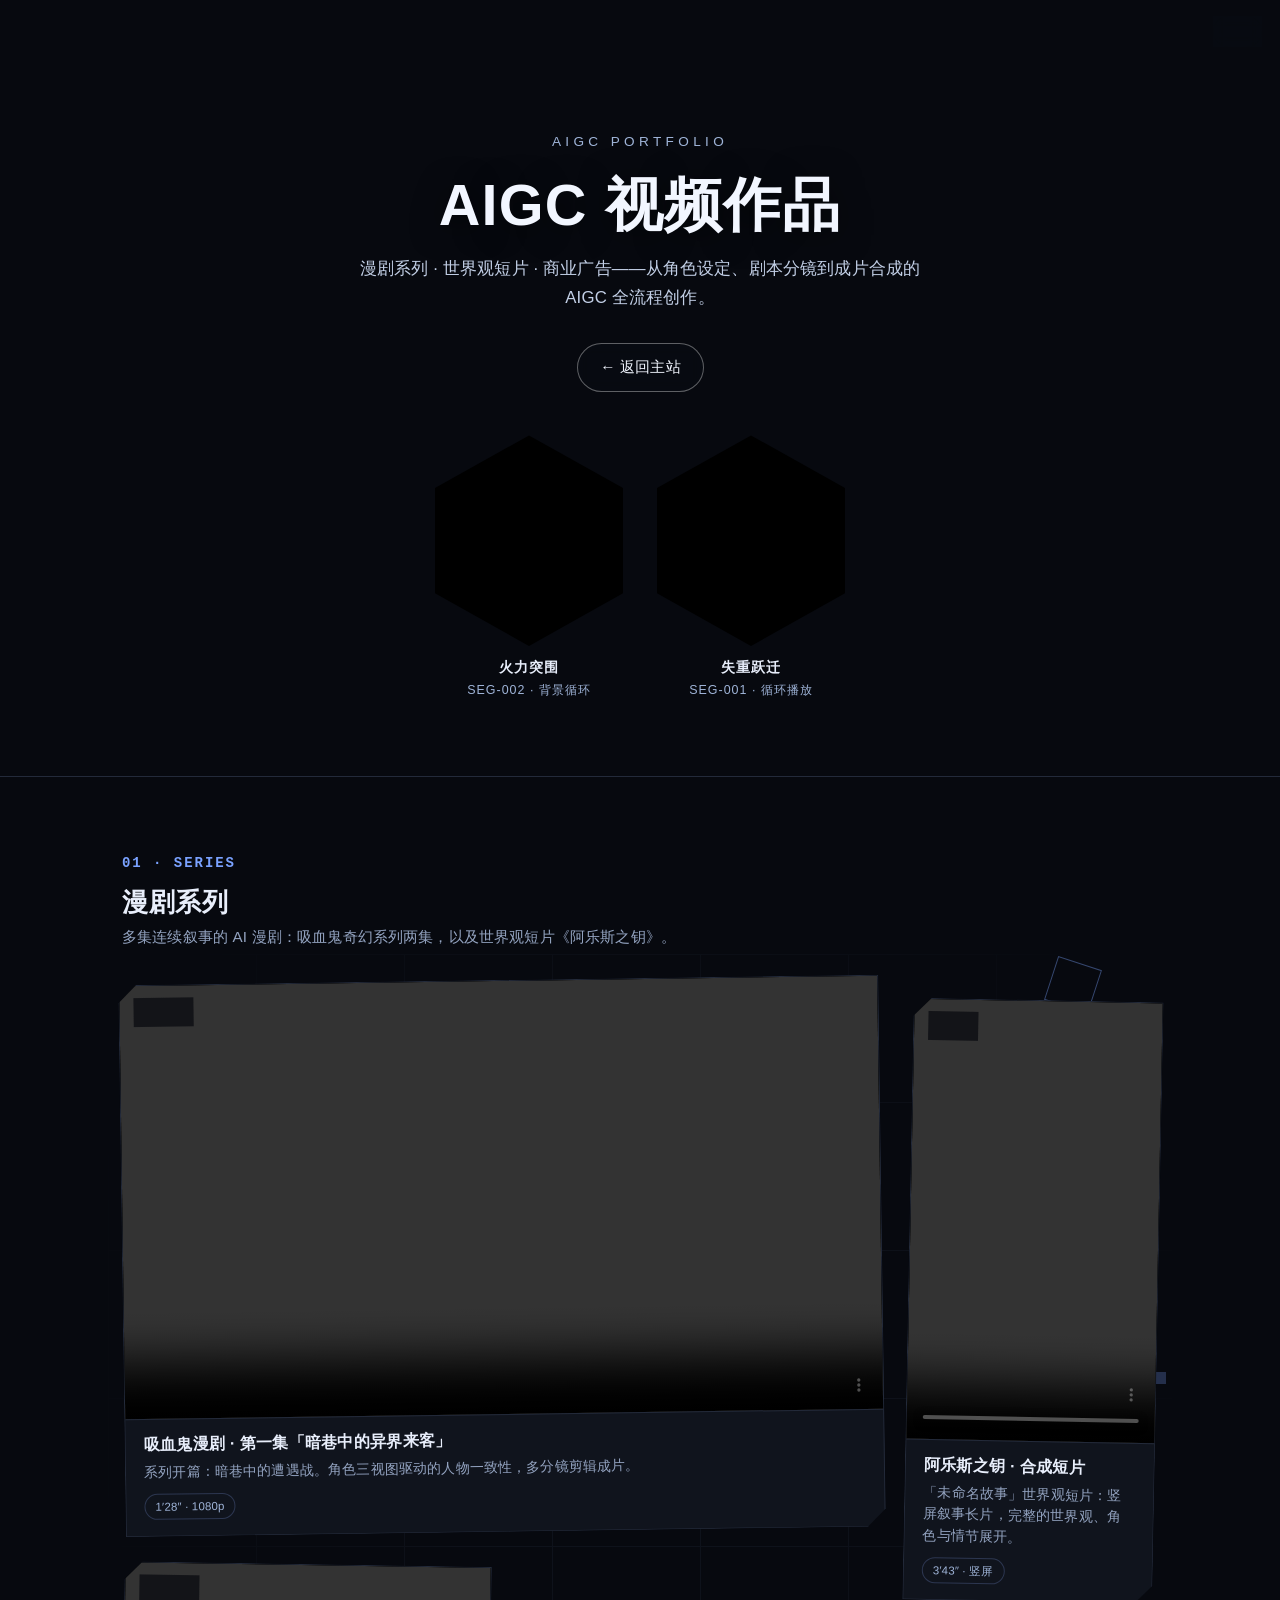
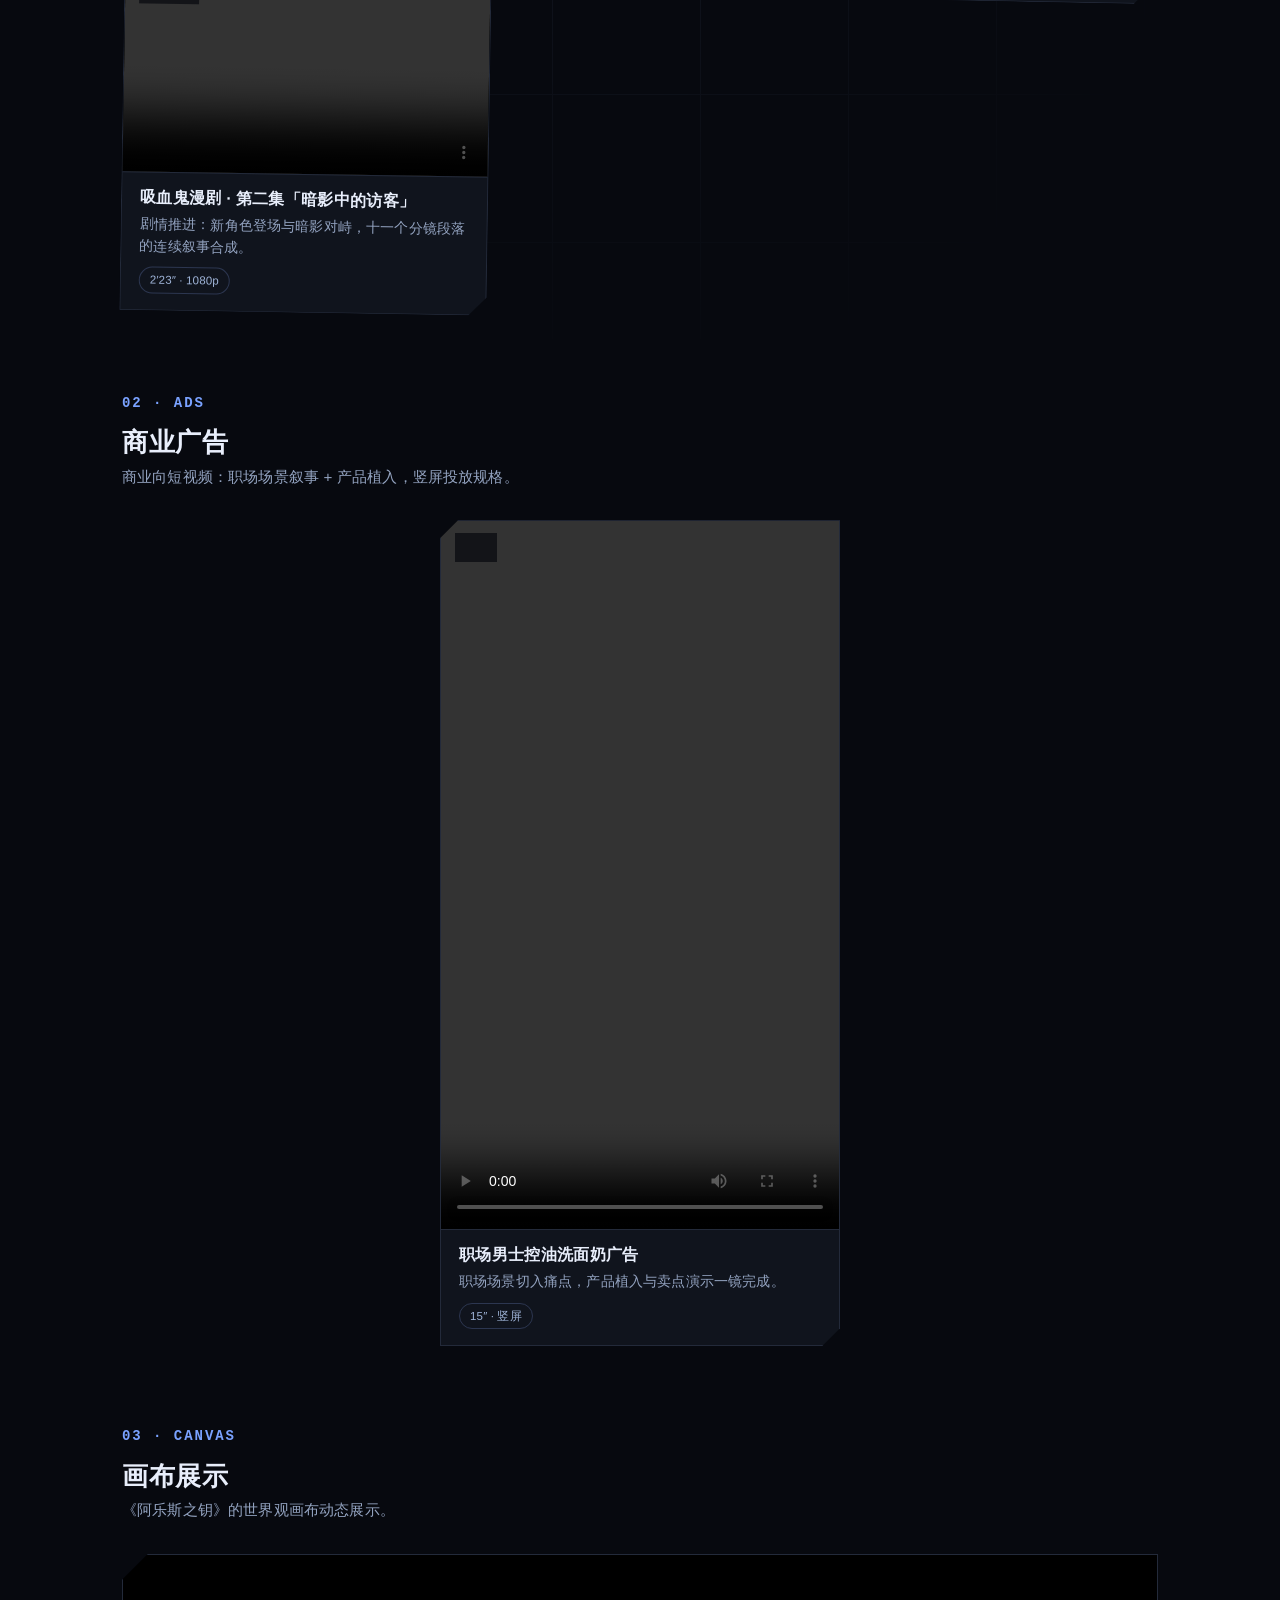
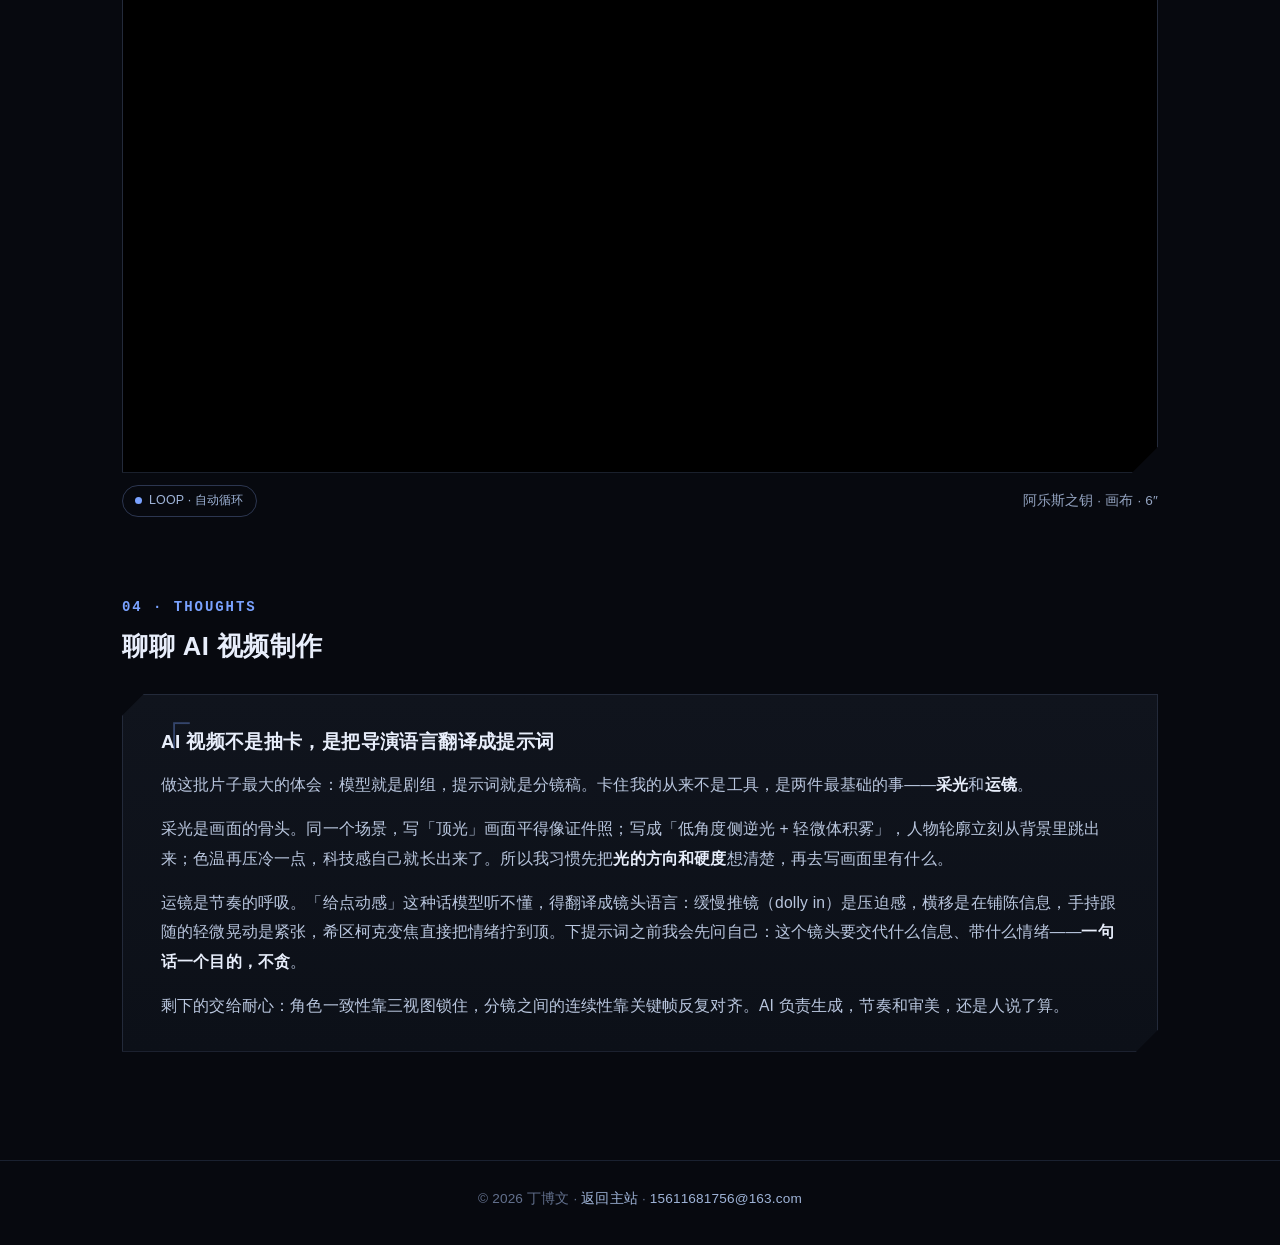
==== commit 5eb57dd6: "feat: 全站中英切换——右上角 EN/中 按钮，i18n.js 字典式文本替换 + localStorage 持久化 + 板块联动文案双语（main.js BOARD_CONF zh/en），覆盖" ====
--- a/aigc.html
+++ b/aigc.html
@@ -3,7 +3,7 @@
 <head>
   <meta charset="UTF-8">
   <meta name="viewport" content="width=device-width, initial-scale=1.0">
-  <title>AIGC 视频作品 · 丁博文</title>
+  <title>Ding Bowen personal website · AIGC 视频</title>
   <meta name="description" content="丁博文的 AIGC 视频作品集：漫剧系列、商业广告与画布展示。">
   <meta property="og:title" content="AIGC 视频作品 · 丁博文">
   <meta property="og:description" content="漫剧系列、商业广告与画布展示的 AIGC 作品集。">
@@ -195,9 +195,19 @@
     }
     .aigc-footer a { color: #9fb4d8; text-decoration: none; }
     .aigc-footer a:hover { color: #c2d4f2; }
+      .aigc-lang {
+      position: fixed; top: 16px; right: 18px; z-index: 50;
+      padding: 7px 14px; border-radius: 999px;
+      border: 1px solid rgba(255,255,255,0.35);
+      background: rgba(10,14,22,0.45); backdrop-filter: blur(6px);
+      color: #f2f6ff; font-size: 0.8rem; font-weight: 700; letter-spacing: 0.04em;
+      cursor: pointer; transition: border-color 0.2s ease, background 0.2s ease;
+    }
+    .aigc-lang:hover { border-color: #7aa2ff; background: rgba(20,28,44,0.6); }
   </style>
 </head>
 <body>
+  <button type="button" class="aigc-lang" id="lang-toggle" aria-label="Switch to English"><span class="lang-label">EN</span></button>
 
   <!-- ======================= 首屏 · 火力突围背景 + 双片段 ======================= -->
   <header class="aigc-hero" id="top">
@@ -330,5 +340,6 @@
     <p>© 2026 丁博文 · <a href="index.html">返回主站</a> · <a href="mailto:15611681756@163.com">15611681756@163.com</a></p>
   </footer>
 
+  <script src="i18n.js" defer></script>
 </body>
 </html>
--- a/styles.css
+++ b/styles.css
@@ -912,14 +912,9 @@
 /* 板块显隐：非当前方向整块隐藏 */
 .board[hidden] { display: none !important; }
 
-/* ---------- 顶部切换标签条（吸顶于导航下方） ---------- */
+/* ---------- 方向切换标签条（固定原地，不随滚动吸顶） ---------- */
 .board-tabs-wrap {
-  position: sticky;
-  top: 64px; /* 与吸顶导航高度对齐 */
-  z-index: 90;
-  background: var(--nav-bg);
-  -webkit-backdrop-filter: saturate(180%) blur(12px);
-  backdrop-filter: saturate(180%) blur(12px);
+  position: static;
   border-bottom: 1px solid var(--border);
 }
 
@@ -978,7 +973,6 @@
 }
 
 @media (max-width: 860px) {
-  .board-tabs-wrap { top: 58px; }
   .board-tab { flex: 0 0 auto; padding: 8px 16px; }
   .bt-sub { display: none; }
 }
@@ -1008,3 +1002,73 @@
 @media (max-width: 860px) {
   .board-jump { flex: 0 0 auto; padding: 8px 16px; }
 }
+
+/* ---------- 活动现场 · 拍立得照片墙（俏皮风） ---------- */
+.ev-title-tilt { display: inline-block; transform: rotate(-1.6deg); }
+.ev-title-doodle { color: var(--accent-text); font-size: 0.55em; vertical-align: 0.5em; animation: ev-spin 6s linear infinite; display: inline-block; }
+@keyframes ev-spin { to { transform: rotate(360deg); } }
+
+.ev-wall { columns: 3 280px; column-gap: 26px; }
+.ev-card {
+  position: relative;
+  break-inside: avoid;
+  margin: 0 0 26px;
+  padding: 10px 10px 14px;
+  background: var(--card);
+  border: 1px solid var(--border);
+  border-radius: 6px;
+  box-shadow: var(--shadow);
+  transform: rotate(var(--rot, 0deg));
+  transition: transform 0.3s cubic-bezier(0.34, 1.56, 0.64, 1), box-shadow 0.3s ease, border-color 0.3s ease, z-index 0s;
+}
+.ev-wall .ev-card:nth-child(4n+1) { --rot: -2.4deg; }
+.ev-wall .ev-card:nth-child(4n+2) { --rot: 2.2deg; }
+.ev-wall .ev-card:nth-child(4n+3) { --rot: -1.2deg; }
+.ev-wall .ev-card:nth-child(4n+4) { --rot: 3deg; }
+.ev-card:hover {
+  transform: rotate(0deg) scale(1.06) translateY(-6px);
+  z-index: 6;
+  border-color: var(--accent-text);
+  box-shadow: 0 18px 42px rgba(0, 0, 0, 0.28), 0 0 0 4px color-mix(in srgb, var(--accent) 22%, transparent);
+}
+.ev-ph { overflow: hidden; border-radius: 3px; }
+.ev-ph img {
+  width: 100%; display: block;
+  transition: transform 0.45s cubic-bezier(0.22, 0.61, 0.36, 1);
+}
+.ev-card:hover .ev-ph img { transform: scale(1.1) rotate(0.6deg); }
+.ev-tape {
+  position: absolute; top: -11px; left: 50%;
+  width: 88px; height: 22px;
+  transform: translateX(-50%) rotate(-3.5deg);
+  background: color-mix(in srgb, var(--accent) 55%, transparent);
+  opacity: 0.75; border-radius: 2px;
+  backdrop-filter: blur(2px);
+}
+.ev-wall .ev-card:nth-child(3n+2) .ev-tape { background: color-mix(in srgb, #ff8a5c 55%, transparent); transform: translateX(-58%) rotate(3deg); }
+.ev-wall .ev-card:nth-child(3n+3) .ev-tape { background: color-mix(in srgb, #35c58f 50%, transparent); transform: translateX(-42%) rotate(-2deg); }
+.ev-cap { padding: 10px 4px 0; display: flex; align-items: center; justify-content: space-between; gap: 8px; }
+.ev-cap b { font-size: 0.92rem; color: var(--heading); font-weight: 600; }
+.ev-chip {
+  font-size: 0.72rem; white-space: nowrap;
+  color: var(--accent-text);
+  background: color-mix(in srgb, var(--accent) 14%, transparent);
+  border: 1px solid color-mix(in srgb, var(--accent) 38%, transparent);
+  border-radius: 999px; padding: 3px 10px;
+  transition: transform 0.25s ease, background 0.25s ease;
+}
+.ev-card:hover .ev-chip { transform: rotate(-4deg) scale(1.08); background: color-mix(in srgb, var(--accent) 26%, transparent); }
+
+@media (prefers-reduced-motion: reduce) {
+  .ev-title-doodle { animation: none; }
+  .ev-card, .ev-ph img, .ev-chip { transition: none; }
+}
+
+/* ---------- 语言切换按钮 ---------- */
+.lang-btn {
+  font-size: 0.78rem;
+  font-weight: 700;
+  letter-spacing: 0.04em;
+  min-width: 34px;
+  padding: 0 8px;
+}
